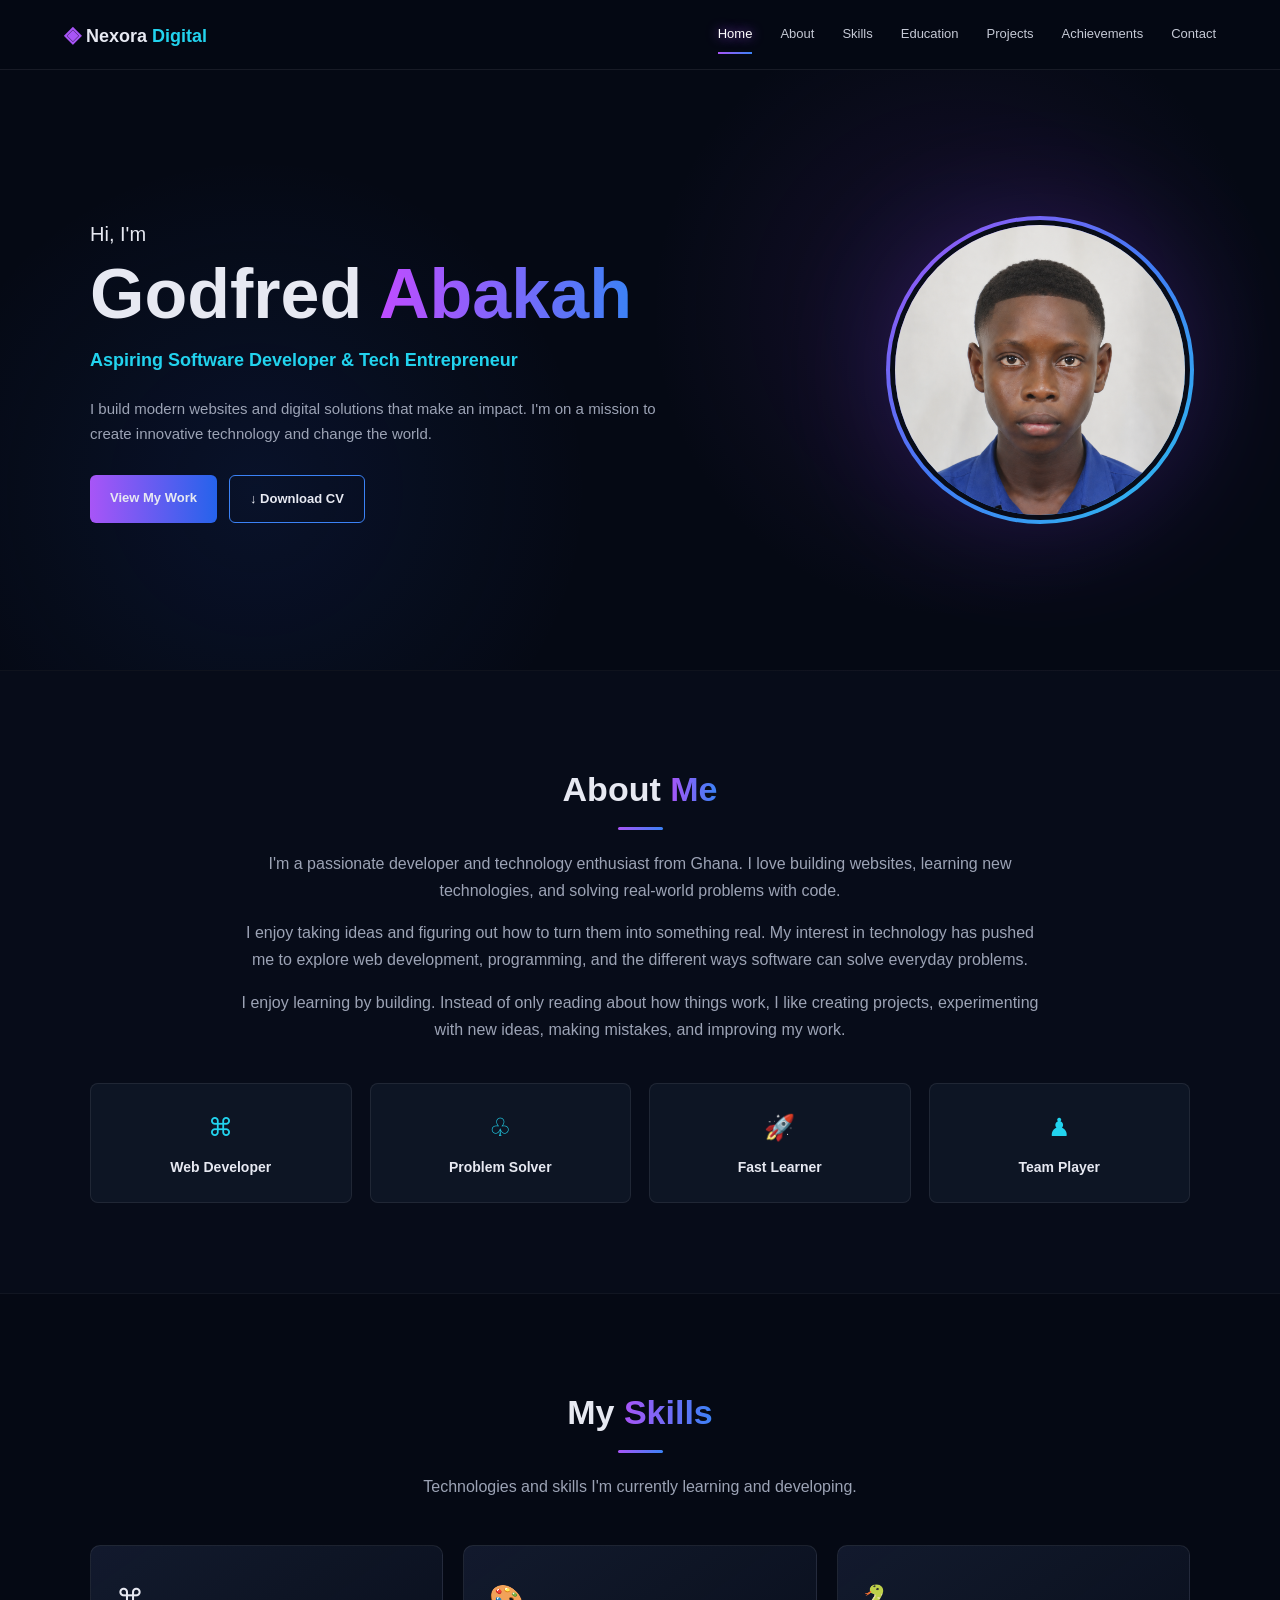
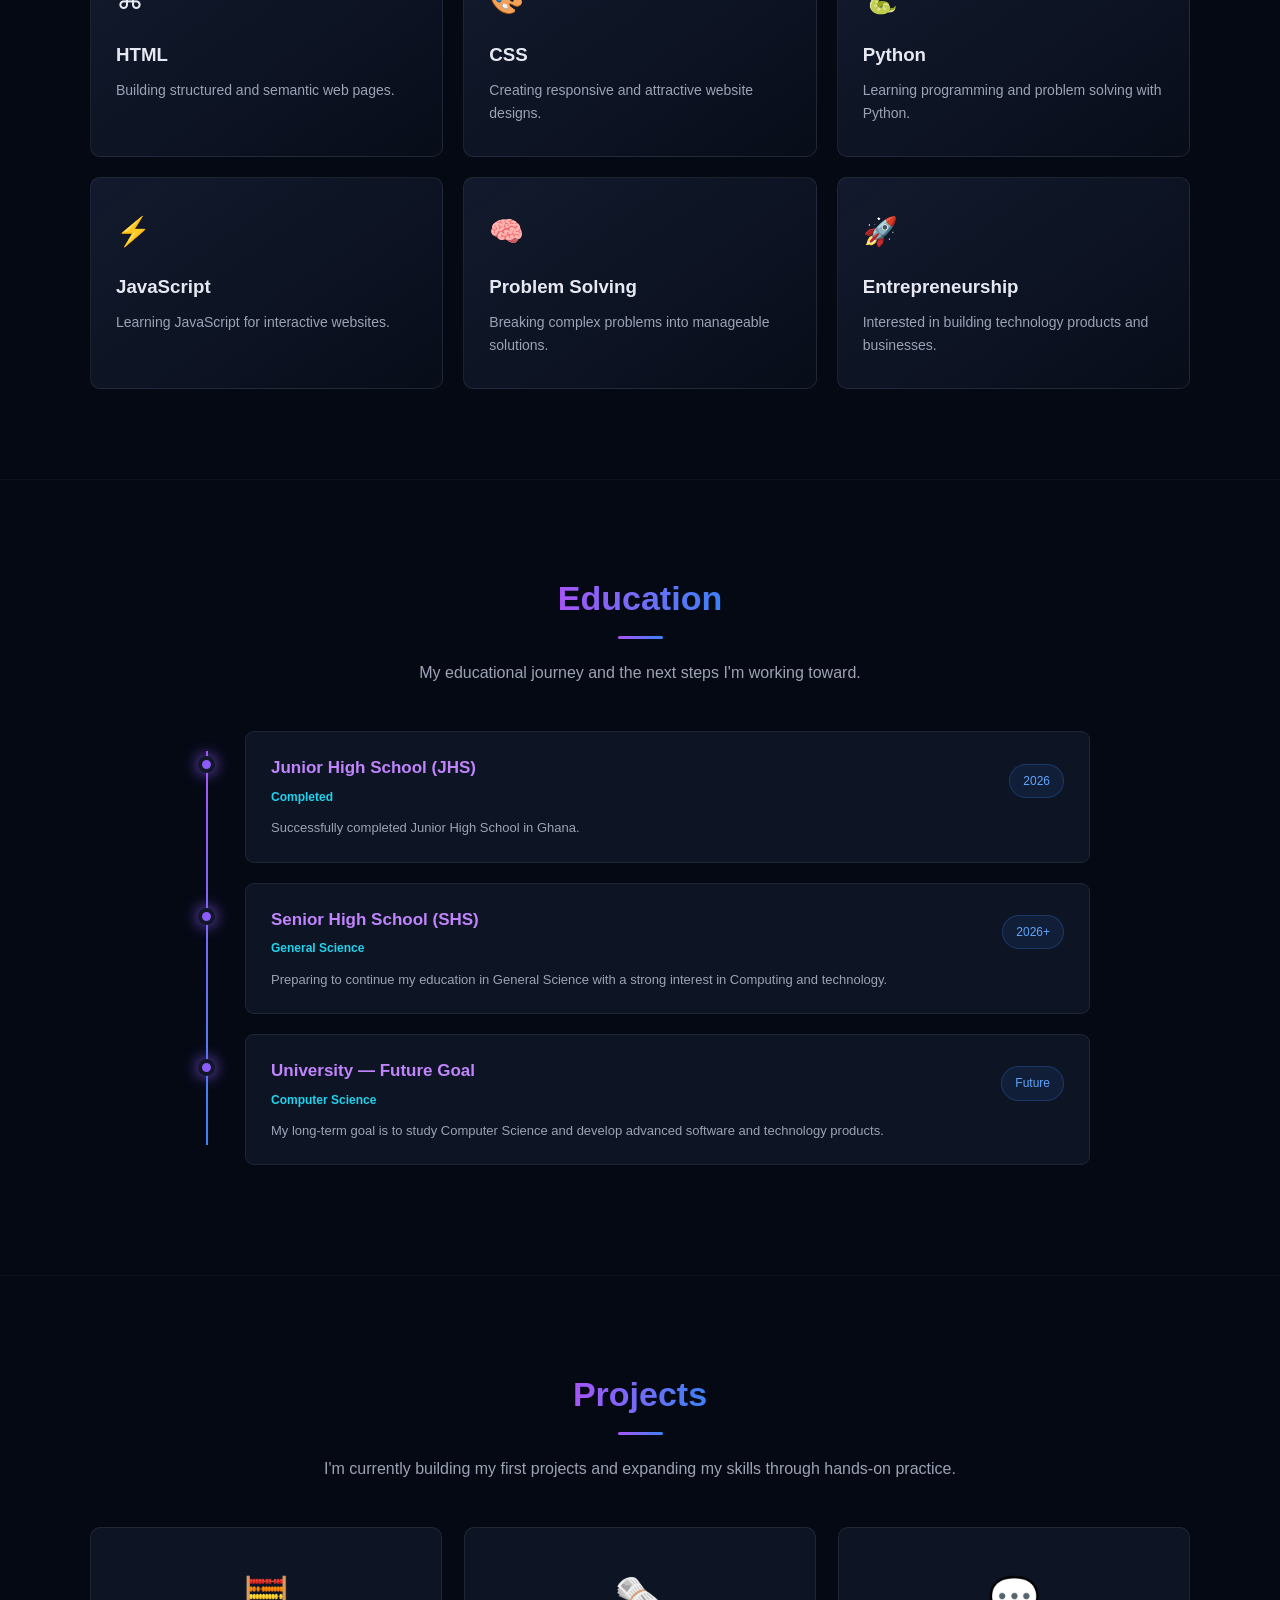
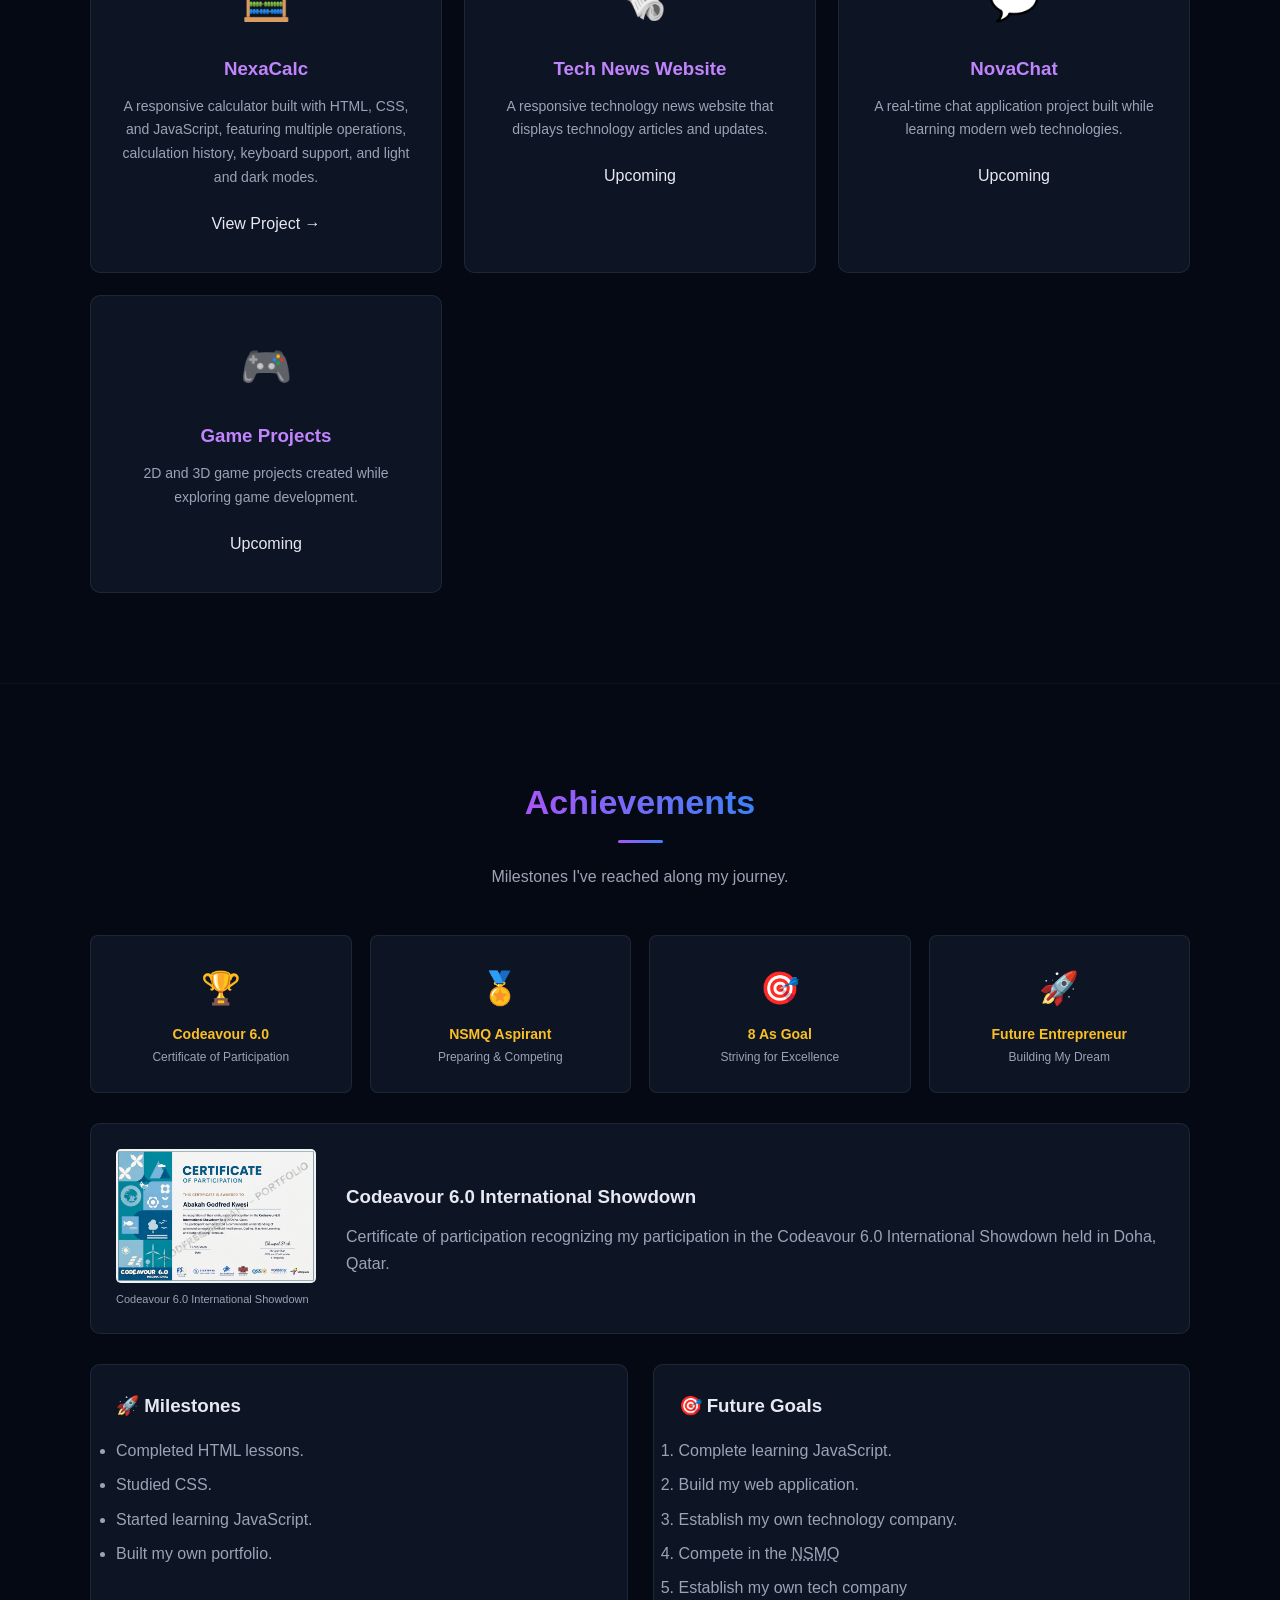
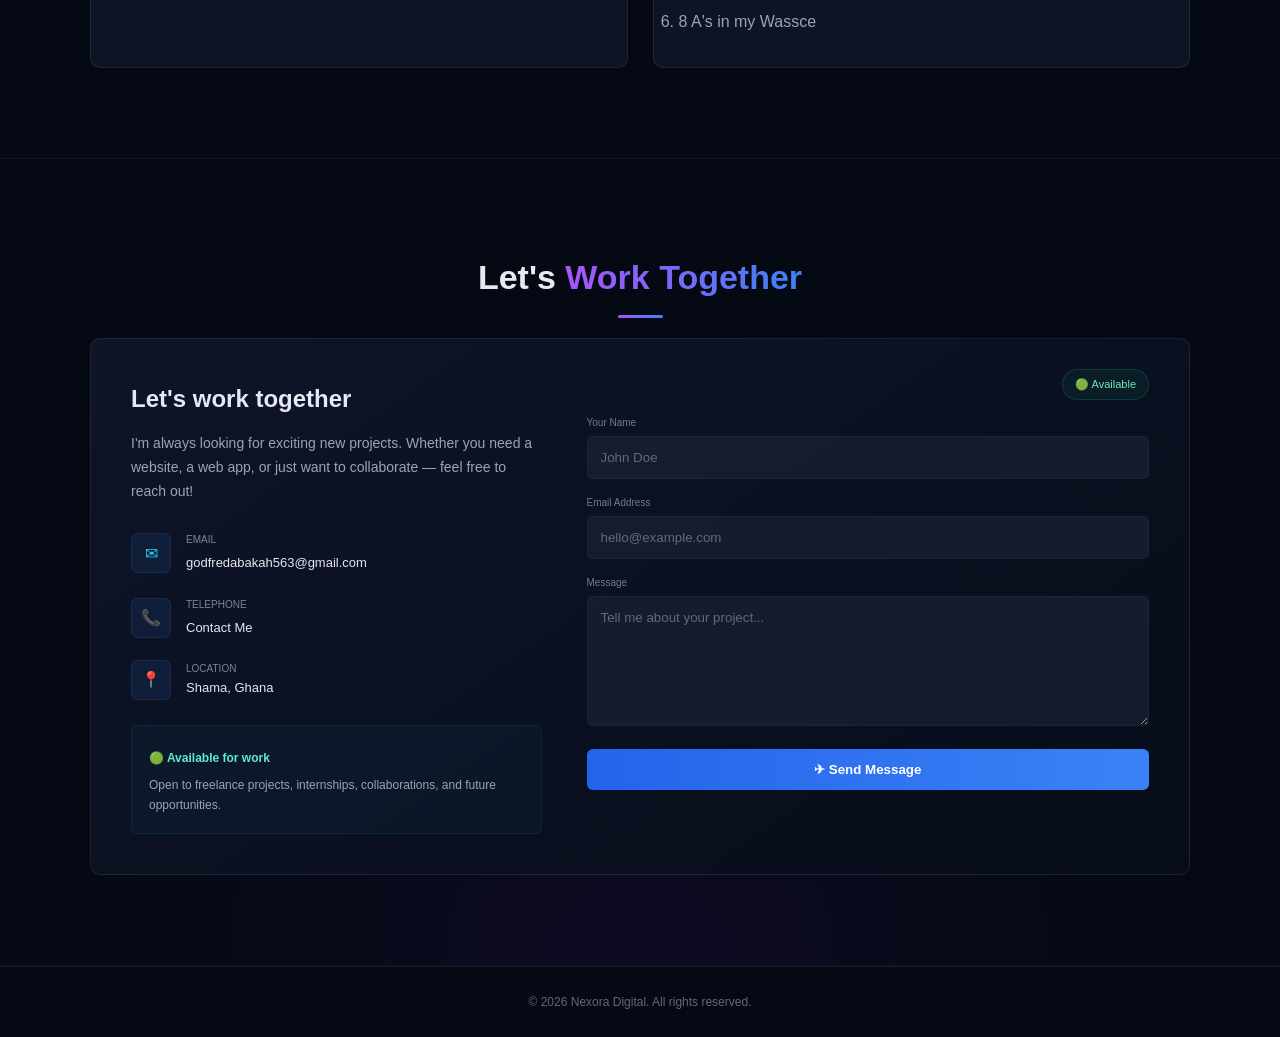
==== index.html @ 3ee289f0 "Add telephone contact section to index.html Add telephone contact link with icon." ====
<!DOCTYPE html>
<html lang="en">

<head>
  <meta charset="UTF-8">
  <meta name="viewport" content="width=device-width, initial-scale=1.0">

  <meta name="author" content="Godfred Abakah">
  <meta name="description" content="Godfred Abakah's personal portfolio website">

  <link rel="stylesheet" href="main.css">
  <link rel="icon" href="logo.jpg">

  <title>Godfred Abakah | Portfolio</title>
</head>

<body>

  <!-- ================= NAVIGATION ================= -->

  <header id="nav">

    <div class="logo">
      <span>◈</span> Nexora <strong>Digital</strong>
    </div>

    <nav aria-label="Main Navigation">

      <a href="#home" class="active">Home</a>
      <a href="#about">About</a>
      <a href="#skills">Skills</a>
      <a href="#education">Education</a>
      <a href="#projects">Projects</a>
      <a href="#achievements">Achievements</a>
      <a href="#contact">Contact</a>

    </nav>

  </header>


  <main>

    <!-- ================= HOME ================= -->

    <article id="home">

      <section class="hero-section">

        <div class="hero-text">

          <p class="welcome">Hi, I'm</p>

          <h1>
            Godfred <span>Abakah</span>
          </h1>

          <h2>
            Aspiring Software Developer & Tech Entrepreneur
          </h2>

          <p class="hero-description">
            I build modern websites and digital solutions that make an
            impact. I'm on a mission to create innovative technology
            and change the world.
          </p>

          <div class="hero-buttons">

            <a href="#projects" class="primary-btn">
              View My Work
            </a>

          <a href="Godfred-Abakah-CV.pdf" download class="secondary-btn">
  ↓ Download CV
          </a>

          </div>


        </div>


        <div class="hero-image">

          <div class="image-glow"></div>

          <img
            src="profile.jpg"
            alt="Portrait of Godfred Abakah"
          >

        </div>

      </section>

    </article>


    <!-- ================= ABOUT ================= -->

    <article id="about">

      <section class="section-container">

        <div class="section-heading">

          <h2>
            About <span>Me</span>
          </h2>

          <div class="heading-line"></div>

        </div>

        <div class="about-content">

          <p>
            I'm a passionate developer and technology enthusiast from Ghana.
            I love building websites, learning new technologies, and solving
            real-world problems with code.
          </p>

          <p>
            I enjoy taking ideas and figuring out how to turn them into
            something real. My interest in technology has pushed me to explore
            web development, programming, and the different ways software can
            solve everyday problems.
          </p>

          <p>
            I enjoy learning by building. Instead of only reading about how
            things work, I like creating projects, experimenting with new
            ideas, making mistakes, and improving my work.
          </p>

        </div>


        <div class="about-cards">

          <div class="about-card">
            <span>⌘</span>
            <h3>Web Developer</h3>
          </div>

          <div class="about-card">
            <span>♧</span>
            <h3>Problem Solver</h3>
          </div>

          <div class="about-card">
            <span>🚀</span>
            <h3>Fast Learner</h3>
          </div>

          <div class="about-card">
            <span>♟</span>
            <h3>Team Player</h3>
          </div>

        </div>

      </section>

    </article>


    <!-- ================= SKILLS ================= -->

    <article id="skills">

      <section class="section-container">

        <div class="section-heading">

          <h2>
            My <span>Skills</span>
          </h2>

          <div class="heading-line"></div>

        </div>

        <p class="section-subtitle">
          Technologies and skills I'm currently learning and developing.
        </p>


        <div class="skills-container">

          <div class="skill-card">
            <div class="skill-icon">⌘</div>
            <h3>HTML</h3>
            <p>
              Building structured and semantic web pages.
            </p>
          </div>


          <div class="skill-card">
            <div class="skill-icon">🎨</div>
            <h3>CSS</h3>
            <p>
              Creating responsive and attractive website designs.
            </p>
          </div>


          <div class="skill-card">
            <div class="skill-icon">🐍</div>
            <h3>Python</h3>
            <p>
              Learning programming and problem solving with Python.
            </p>
          </div>


          <div class="skill-card">
            <div class="skill-icon">⚡</div>
            <h3>JavaScript</h3>
            <p>
              Learning JavaScript for interactive websites.
            </p>
          </div>


          <div class="skill-card">
            <div class="skill-icon">🧠</div>
            <h3>Problem Solving</h3>
            <p>
              Breaking complex problems into manageable solutions.
            </p>
          </div>


          <div class="skill-card">
            <div class="skill-icon">🚀</div>
            <h3>Entrepreneurship</h3>
            <p>
              Interested in building technology products and businesses.
            </p>
          </div>

        </div>

      </section>

    </article>


    <!-- ================= EDUCATION ================= -->

    <article id="education">

      <section class="section-container">

        <div class="section-heading">

          <h2>
            <span>Education</span>
          </h2>

          <div class="heading-line"></div>

        </div>

        <p class="section-subtitle">
          My educational journey and the next steps I'm working toward.
        </p>


        <div class="education-timeline">


          <!-- JHS -->

          <div class="education-card">

            <div class="timeline-dot"></div>

            <div class="education-content">

              <div class="education-top">

                <div>

                  <h3>
                    Junior High School (JHS)
                  </h3>

                  <strong>
                    Completed
                  </strong>

                </div>

                <span class="education-date">
                  2026
                </span>

              </div>

              <p>
                Successfully completed Junior High School in Ghana.
              </p>

            </div>

          </div>


          <!-- SHS -->

          <div class="education-card">

            <div class="timeline-dot"></div>

            <div class="education-content">

              <div class="education-top">

                <div>

                  <h3>
                    Senior High School (SHS)
                  </h3>

                  <strong>
                    General Science
                  </strong>

                </div>

                <span class="education-date">
                  2026+
                </span>

              </div>

              <p>
                Preparing to continue my education in General Science
                with a strong interest in Computing and technology.
              </p>

            </div>

          </div>


          <!-- UNIVERSITY -->

          <div class="education-card">

            <div class="timeline-dot"></div>

            <div class="education-content">

              <div class="education-top">

                <div>

                  <h3>
                    University — Future Goal
                  </h3>

                  <strong>
                    Computer Science
                  </strong>

                </div>

                <span class="education-date">
                  Future
                </span>

              </div>

              <p>
                My long-term goal is to study Computer Science and
                develop advanced software and technology products.
              </p>

            </div>

          </div>

        </div>

      </section>

    </article>


   <!-- ================= PROJECTS ================= -->

<article id="projects">

  <section class="section-container">

    <div class="section-heading">

      <h2>
        <span>Projects</span>
      </h2>

      <div class="heading-line"></div>

    </div>

    <p class="section-subtitle">
      I'm currently building my first projects and expanding
      my skills through hands-on practice.
    </p>


    <div class="project-grid">


      <!-- NexaCalc -->

      <div class="project-card">

        <div class="project-icon">
          🧮
        </div>

        <h3>
          NexaCalc
        </h3>

        <p>
          A responsive calculator built with HTML, CSS,
          and JavaScript, featuring multiple operations,
          calculation history, keyboard support, and
          light and dark modes.
        </p>

        <a
          href="calculator/index.html"
          class="project-button"
        >
          View Project →
        </a>

      </div>


      <!-- Tech News -->

      <div class="project-card">

        <div class="project-icon">
          🗞️
        </div>

        <h3>
          Tech News Website
        </h3>

        <p>
          A responsive technology news website that displays
          technology articles and updates.
        </p>

        <span class="project-status">
          Upcoming
        </span>

      </div>


      <!-- NovaChat -->

      <div class="project-card">

        <div class="project-icon">
          💬
        </div>

        <h3>
          NovaChat
        </h3>

        <p>
          A real-time chat application project built while
          learning modern web technologies.
        </p>

        <span class="project-status">
          Upcoming
        </span>

      </div>


      <!-- Game -->

      <div class="project-card">

        <div class="project-icon">
          🎮
        </div>

        <h3>
          Game Projects
        </h3>

        <p>
          2D and 3D game projects created while exploring
          game development.
        </p>

        <span class="project-status">
          Upcoming
        </span>

      </div>


    </div>

  </section>

</article>

    <!-- ================= ACHIEVEMENTS ================= -->

    <article id="achievements">

      <section class="section-container">

        <div class="section-heading">

          <h2>
            <span>Achievements</span>
          </h2>

          <div class="heading-line"></div>

        </div>

        <p class="section-subtitle">
          Milestones I've reached along my journey.
        </p>


        <div class="achievement-grid">

          <div class="achievement-box">
            <span>🏆</span>
            <h3>Codeavour 6.0</h3>
            <p>Certificate of Participation</p>
          </div>

          <div class="achievement-box">
            <span>🏅</span>
            <h3>NSMQ Aspirant</h3>
            <p>Preparing & Competing</p>
          </div>

          <div class="achievement-box">
            <span>🎯</span>
            <h3>8 As Goal</h3>
            <p>Striving for Excellence</p>
          </div>

          <div class="achievement-box">
            <span>🚀</span>
            <h3>Future Entrepreneur</h3>
            <p>Building My Dream</p>
          </div>

        </div>


        <div class="certificate">

          <figure>

            <a href="codeavour-certificate.png">

              <img
                src="codeavour-certificate.png"
                alt="Codeavour 6.0 certificate" loading="lazy"
              >

            </a>

            <figcaption>
              Codeavour 6.0 International Showdown
            </figcaption>

          </figure>

          <div>

            <h3>
              Codeavour 6.0 International Showdown
            </h3>

            <p>
              Certificate of participation recognizing my participation
              in the Codeavour 6.0 International Showdown held in Doha,
              Qatar.
            </p>

          </div>

        </div>


        <div class="goals">

          <div>

            <h3>🚀 Milestones</h3>

            <ul>
              <li>Completed HTML lessons.</li>
              <li>Studied CSS.</li>
              <li>Started learning JavaScript.</li>
              <li>Built my own portfolio.</li>
            </ul>

          </div>


          <div>

            <h3>🎯 Future Goals</h3>

            <ol>
              <li>Complete learning JavaScript.</li>
              <li>Build my web application.</li>
              <li>Establish my own technology company.</li>
              <li>
                Compete in the 
                <abbr title="National Science and Math Quiz">NSMQ</abbr>
              </li>
              <li>Establish my own tech company</li>
              <li>8 A's in my Wassce</li>
            </ol>

          </div>

        </div>

      </section>

    </article>


    <!-- ================= CONTACT ================= -->

    <article id="contact">

      <section class="section-container">

        <div class="section-heading">

          <h2>
            Let's <span>Work Together</span>
          </h2>

          <div class="heading-line"></div>

        </div>


        <div class="contact-container">


          <!-- LEFT -->

          <div class="contact-info">

            <h3>
              Let's work together
            </h3>

            <p>
              I'm always looking for exciting new projects.
              Whether you need a website, a web app, or just
              want to collaborate — feel free to reach out!
            </p>


            <div class="contact-detail">

              <span class="contact-icon">
                ✉
              </span>

              <div>

                <small>Email</small>

                <a href="mailto:godfredabakah@gmail.com?subject=Website%20Inquires.">
                  godfredabakah563@gmail.com
                </a>

              </div>

            </div>

            <div class="contact-detail">

              <span class="contact-icon">
                📞
              </span>

              <div>

                <small>Telephone</small>

                <a href="tel:+233591929279">
                  Contact Me
                </a>

              </div>

            </div>

            <div class="contact-detail">

              <span class="contact-icon">
                📍
              </span>

              <div>

                <small>Location</small>

                <address>
                  Shama, Ghana
                </address>

              </div>

            </div>



            <div class="availability">

              <strong>
                🟢 Available for work
              </strong>

              <p>
                Open to freelance projects, internships,
                collaborations, and future opportunities.
              </p>

            </div>

          </div>


          <!-- RIGHT -->

          <div class="contact-form">

            <div class="availability-badge">
              🟢 Available
            </div>


<form
  action="https://api.web3forms.com/submit"
  method="POST"
>

  <!-- Web3Forms -->
  <input
    type="hidden"
    name="access_key"
    value="c3793002-df3b-4b0e-af60-f74f2d9c3c5e"
  >

  <input
    type="hidden"
    name="subject"
    value="New Portfolio Contact"
  >

  <div class="form-group">

    <label for="name">Your Name</label>

    <input
      type="text"
      id="name"
      name="name"
      placeholder="John Doe"
      required
    >

  </div>

  <div class="form-group">

    <label for="email">Email Address</label>

    <input
      type="email"
      id="email"
      name="email"
      placeholder="hello@example.com"
      required
    >

  </div>

  <div class="form-group">

    <label for="message">Message</label>

    <textarea
      id="message"
      name="message"
      rows="6"
      placeholder="Tell me about your project..."
      required
    ></textarea>

  </div>

  <button type="submit">
    ✈ Send Message
  </button>

</form>

          </div>

        </div>

      </section>

    </article>

  </main>


  <!-- ================= FOOTER ================= -->

  <footer>

    <p>
      © 2026 Nexora Digital. All rights reserved.
    </p>

  </footer>
<script src="script.js"></script>
</body>
</html>
---- main.css ----
/* =========================
   RESET
========================= */

* {
  margin: 0;
  padding: 0;
  box-sizing: border-box;
}

html {
  scroll-behavior: smooth;
  scroll-padding-top: 80px;
}

body {
  font-family: Arial, Helvetica, sans-serif;
  background: #050914;
  color: #e7e9f2;
  line-height: 1.7;
}


/* =========================
   VARIABLES
========================= */

:root {
  --background: #050914;
  --background-light: #0a1020;
  --card: rgba(17, 24, 40, 0.75);
  --border: rgba(255, 255, 255, 0.08);

  --purple: #a855f7;
  --blue: #3b82f6;
  --cyan: #22d3ee;

  --text: #e7e9f2;
  --muted: #9ca3b5;

  --gradient: linear-gradient(
    90deg,
    #a855f7,
    #3b82f6
  );
}


/* =========================
   GLOBAL
========================= */

a {
  color: inherit;
  text-decoration: none;
}

section {
  width: 100%;
}

article {
  border-bottom: 1px solid rgba(255, 255, 255, 0.04);
}

.section-container {
  width: min(1100px, 90%);
  margin: auto;
  padding: 90px 0;
}

.section-heading {
  text-align: center;
  margin-bottom: 20px;
}

.section-heading h2 {
  font-size: 34px;
  font-weight: 700;
}

.section-heading span {
  background: var(--gradient);
  -webkit-background-clip: text;
  background-clip: text;
  color: transparent;
}

.heading-line {
  width: 45px;
  height: 3px;
  margin: 8px auto;
  background: var(--gradient);
  border-radius: 20px;
}

.section-subtitle {
  text-align: center;
  color: var(--muted);
  margin-bottom: 45px;
}


/* =========================
   NAVIGATION
========================= */

#nav {
  position: sticky;
  top: 0;
  z-index: 1000;

  height: 70px;

  display: flex;
  align-items: center;
  justify-content: space-between;

  padding: 0 5%;

  background: rgba(5, 9, 20, 0.88);
  backdrop-filter: blur(18px);

  border-bottom: 1px solid var(--border);
}

.logo {
  font-size: 18px;
  font-weight: 700;
  white-space: nowrap;
}

.logo span {
  color: var(--purple);
  font-size: 22px;
}

.logo strong {
  color: var(--cyan);
}

#nav nav {
  display: flex;
  gap: 28px;
}

#nav nav a {
  position: relative;

  color: #c5c9d5;
  font-size: 13px;

  transition: 0.3s;
}

#nav nav a:hover,
#nav nav a.active {
  color: white;
}

#nav nav a.active {
  text-shadow:
    0 0 12px rgba(168, 85, 247, 0.9);
}

#nav nav a::after {
  content: "";

  position: absolute;
  left: 0;
  bottom: -8px;

  width: 0;
  height: 2px;

  background: var(--gradient);

  transition: 0.3s;
}

#nav nav a:hover::after,
#nav nav a.active::after {
  width: 100%;
}


/* =========================
   HOME
========================= */

#home {
  min-height: 600px;

  background:
    radial-gradient(
      circle at 75% 40%,
      rgba(92, 45, 150, 0.18),
      transparent 30%
    ),
    radial-gradient(
      circle at 20% 70%,
      rgba(37, 99, 235, 0.10),
      transparent 30%
    );
}

.hero-section {
  width: min(1100px, 90%);
  min-height: 600px;
  margin: auto;

  display: flex;
  align-items: center;
  justify-content: space-between;

  gap: 60px;
}

.hero-text {
  flex: 1;
}

.welcome {
  font-size: 20px;
  margin-bottom: 5px;
}

.hero-text h1 {
  font-size: clamp(45px, 7vw, 70px);
  line-height: 1.1;
  margin-bottom: 12px;
}

.hero-text h1 span {
  background: linear-gradient(
    90deg,
    #c04cff,
    #3b82f6
  );

  -webkit-background-clip: text;
  background-clip: text;
  color: transparent;
}

.hero-text h2 {
  color: var(--cyan);
  font-size: 18px;
  margin-bottom: 20px;
}

.hero-description {
  max-width: 570px;
  color: var(--muted);
  font-size: 15px;
}

.hero-buttons {
  display: flex;
  gap: 12px;
  margin-top: 28px;
}

.primary-btn,
.secondary-btn {
  display: inline-block;

  padding: 12px 20px;

  border-radius: 6px;

  font-size: 13px;
  font-weight: bold;

  transition: 0.3s;
}

.primary-btn {
  background: linear-gradient(
    90deg,
    #a855f7,
    #2563eb
  );
}

.primary-btn:hover {
  transform: translateY(-3px);
  box-shadow: 0 10px 30px rgba(91, 33, 182, 0.35);
}

.secondary-btn {
  border: 1px solid #3b82f6;
}

.secondary-btn:hover {
  background: rgba(59, 130, 246, 0.12);
}


/* =========================
   SOCIAL LINKS
========================= */

.social-links {
  display: flex;
  gap: 12px;
  margin-top: 28px;
}

.social-links a {
  width: 38px;
  height: 38px;

  display: flex;
  align-items: center;
  justify-content: center;

  background: rgba(255, 255, 255, 0.06);

  border: 1px solid var(--border);
  border-radius: 7px;

  font-size: 13px;

  transition: 0.3s;
}

.social-links a:hover {
  transform: translateY(-3px);

  border-color: var(--purple);

  box-shadow:
    0 0 20px rgba(168, 85, 247, 0.25);
}


/* =========================
   PROFILE IMAGE
========================= */

.hero-image {
  position: relative;

  width: 300px;
  height: 300px;

  flex-shrink: 0;
}

.hero-image::before {
  content: "";

  position: absolute;
  inset: -4px;

  border-radius: 50%;

  background: linear-gradient(
    135deg,
    #a855f7,
    #3b82f6,
    #22d3ee
  );

  z-index: 0;
}

.hero-image img {
  position: relative;

  width: 100%;
  height: 100%;

  object-fit: cover;

  border-radius: 50%;

  border: 5px solid #080c18;

  z-index: 1;
}

.image-glow {
  position: absolute;
  inset: 20px;

  border-radius: 50%;

  background: #7c3aed;

  filter: blur(70px);

  opacity: 0.35;
}


/* =========================
   ABOUT
========================= */

#about {
  background: rgba(10, 16, 32, 0.45);
}

.about-content {
  max-width: 800px;
  margin: auto;

  text-align: center;

  color: var(--muted);
}

.about-content p {
  margin-bottom: 15px;
}

.about-cards {
  display: grid;
  grid-template-columns: repeat(4, 1fr);

  gap: 18px;

  margin-top: 40px;
}

.about-card {
  padding: 22px;

  background: var(--card);

  border: 1px solid var(--border);
  border-radius: 8px;

  text-align: center;

  transition: 0.3s;
}

.about-card:hover {
  transform: translateY(-5px);
  border-color: rgba(168, 85, 247, 0.5);
}

.about-card span {
  display: block;
  color: var(--cyan);
  font-size: 25px;
  margin-bottom: 8px;
}

.about-card h3 {
  font-size: 14px;
}


/* =========================
   SKILLS
========================= */

.skills-container {
  display: grid;

  grid-template-columns:
    repeat(3, 1fr);

  gap: 20px;
}

.skill-card {
  padding: 30px 25px;

  background:
    linear-gradient(
      145deg,
      rgba(20, 28, 48, 0.9),
      rgba(10, 15, 28, 0.8)
    );

  border: 1px solid var(--border);
  border-radius: 10px;

  transition: 0.3s;
}

.skill-card:hover {
  transform: translateY(-6px);

  border-color: rgba(59, 130, 246, 0.5);

  box-shadow:
    0 15px 40px rgba(0, 0, 0, 0.25);
}

.skill-icon {
  font-size: 28px;
  margin-bottom: 15px;
}

.skill-card h3 {
  margin-bottom: 8px;
}

.skill-card p {
  color: var(--muted);
  font-size: 14px;
}


/* =========================
   EDUCATION
========================= */

.education-timeline {
  position: relative;

  max-width: 900px;
  margin: auto;
}

.education-timeline::before {
  content: "";

  position: absolute;

  left: 16px;
  top: 20px;
  bottom: 20px;

  width: 2px;

  background: linear-gradient(
    #a855f7,
    #3b82f6
  );
}

.education-card {
  position: relative;

  padding-left: 55px;

  margin-bottom: 20px;
}

.timeline-dot {
  position: absolute;

  left: 8px;
  top: 25px;

  width: 17px;
  height: 17px;

  border-radius: 50%;

  background: #8b5cf6;

  border: 4px solid #11182a;

  box-shadow:
    0 0 15px #8b5cf6;
}

.education-content {
  position: relative;

  padding: 22px 25px;

  background: var(--card);

  border: 1px solid var(--border);

  border-radius: 9px;
}

.education-top {
  display: flex;
  justify-content: space-between;
  align-items: center;

  gap: 20px;
}

.education-content h3 {
  color: #c084fc;
  font-size: 17px;
}

.education-content strong {
  display: block;

  color: var(--cyan);

  font-size: 12px;

  margin-top: 4px;
}

.education-content p {
  color: var(--muted);

  font-size: 13px;

  margin-top: 10px;
}

.education-date {
  padding: 6px 13px;

  border-radius: 20px;

  background: rgba(59, 130, 246, 0.1);

  border: 1px solid rgba(59, 130, 246, 0.25);

  color: #60a5fa;

  font-size: 12px;

  white-space: nowrap;
}


/* =========================
   PROJECTS
========================= */

.project-grid {
  display: grid;

  grid-template-columns:
    repeat(3, 1fr);

  gap: 22px;
}

.project-card {
  text-align: center;

  padding: 35px 25px;

  background: var(--card);

  border: 1px solid var(--border);

  border-radius: 10px;

  transition: 0.3s;
}

.project-card:hover {
  transform: translateY(-7px);

  border-color: #7c3aed;

  box-shadow:
    0 15px 40px rgba(124, 58, 237, 0.12);
}

.project-icon {
  font-size: 42px;
  margin-bottom: 18px;
}

.project-card h3 {
  color: #c084fc;
  margin-bottom: 10px;
}

.project-card p {
  color: var(--muted);
  font-size: 14px;
  margin-bottom: 20px;
}

.project-btn {
  display: inline-block;

  padding: 8px 15px;

  border: 1px solid var(--border);

  border-radius: 6px;

  font-size: 12px;

  transition: 0.3s;
}

.project-btn:hover {
  background: rgba(59, 130, 246, 0.12);
  border-color: #3b82f6;
}


/* =========================
   ACHIEVEMENTS
========================= */

.achievement-grid {
  display: grid;

  grid-template-columns:
    repeat(4, 1fr);

  gap: 18px;
}

.achievement-box {
  padding: 25px 15px;

  text-align: center;

  background: var(--card);

  border: 1px solid var(--border);

  border-radius: 8px;
}

.achievement-box span {
  display: block;
  font-size: 32px;
  margin-bottom: 8px;
}

.achievement-box h3 {
  color: #fbbf24;
  font-size: 14px;
}

.achievement-box p {
  color: var(--muted);
  font-size: 12px;
}

.certificate {
  display: flex;
  align-items: center;

  gap: 30px;

  margin-top: 30px;

  padding: 25px;

  background: var(--card);

  border: 1px solid var(--border);

  border-radius: 10px;
}

.certificate figure {
  width: 200px;
  flex-shrink: 0;
}

.certificate img {
  display: block;

  width: 100%;
  height: auto;

  border-radius: 5px;
}

.certificate figcaption {
  color: var(--muted);
  font-size: 11px;
  margin-top: 7px;
}

.certificate h3 {
  margin-bottom: 10px;
}

.certificate p {
  color: var(--muted);
}

.goals {
  display: grid;

  grid-template-columns: 1fr 1fr;

  gap: 25px;

  margin-top: 30px;
}

.goals > div {
  padding: 25px;

  background: var(--card);

  border: 1px solid var(--border);

  border-radius: 10px;
}

.goals h3 {
  margin-bottom: 15px;
}

.goals li {
  color: var(--muted);
  margin: 7px 0;
}


/* =========================
   CONTACT
========================= */

#contact {
  background:
    radial-gradient(
      circle at 50% 100%,
      rgba(76, 29, 149, 0.12),
      transparent 45%
    );
}

.contact-container {
  display: grid;

  grid-template-columns:
    0.85fr 1.15fr;

  gap: 25px;

  padding: 30px;

  background:
    linear-gradient(
      145deg,
      rgba(15, 22, 40, 0.95),
      rgba(8, 13, 26, 0.95)
    );

  border: 1px solid var(--border);

  border-radius: 10px;
}

.contact-info {
  padding: 10px;
}

.contact-info h3 {
  font-size: 24px;
  margin-bottom: 12px;
}

.contact-info > p {
  color: var(--muted);
  font-size: 14px;
  margin-bottom: 28px;
}

.contact-detail {
  display: flex;
  align-items: center;

  gap: 15px;

  margin: 20px 0;
}

.contact-icon {
  width: 40px;
  height: 40px;

  display: flex;
  align-items: center;
  justify-content: center;

  border-radius: 7px;

  background: rgba(59, 130, 246, 0.1);

  color: var(--cyan);

  border: 1px solid rgba(59, 130, 246, 0.15);
}

.contact-detail small {
  display: block;

  color: #7d8495;

  font-size: 10px;

  text-transform: uppercase;
}

.contact-detail a,
.contact-detail address {
  color: #e5e7eb;

  font-size: 13px;

  font-style: normal;
}

.find-me {
  margin-top: 25px;
}

.find-me > small {
  color: #7d8495;
  font-size: 10px;
}

.find-me .social-links {
  margin-top: 10px;
}

.availability {
  margin-top: 25px;

  padding: 17px;

  border-radius: 7px;

  background: rgba(14, 116, 144, 0.08);

  border: 1px solid rgba(34, 211, 238, 0.08);
}

.availability strong {
  color: #5eead4;
  font-size: 12px;
}

.availability p {
  color: var(--muted);

  font-size: 12px;

  margin-top: 5px;
}


/* =========================
   CONTACT FORM
========================= */

.contact-form {
  position: relative;

  padding: 10px;
}

.availability-badge {
  position: absolute;

  right: 10px;
  top: 0;

  padding: 5px 12px;

  border-radius: 20px;

  background: rgba(16, 185, 129, 0.08);

  border: 1px solid rgba(16, 185, 129, 0.2);

  color: #6ee7b7;

  font-size: 11px;
}

form {
  margin-top: 35px;
}

.form-group {
  margin-bottom: 15px;
}

.form-group label {
  display: block;

  color: #72798a;

  font-size: 10px;

  margin-bottom: 5px;
}

.form-group input,
.form-group textarea {
  width: 100%;

  padding: 13px;

  background: rgba(30, 36, 55, 0.65);

  border: 1px solid rgba(255, 255, 255, 0.04);

  border-radius: 6px;

  color: white;

  font-family: inherit;

  outline: none;

  transition: 0.3s;
}

.form-group input:focus,
.form-group textarea:focus {
  border-color: #3b82f6;

  box-shadow:
    0 0 15px rgba(59, 130, 246, 0.08);
}

.form-group textarea {
  resize: vertical;
  min-height: 130px;
}

.form-group input::placeholder,
.form-group textarea::placeholder {
  color: #62697a;
}

.contact-form button {
  width: 100%;

  padding: 13px;

  border: none;

  border-radius: 6px;

  background: linear-gradient(
    90deg,
    #2563eb,
    #3b82f6
  );

  color: white;

  font-weight: bold;

  cursor: pointer;

  transition: 0.3s;
}

.contact-form button:hover {
  transform: translateY(-2px);

  box-shadow:
    0 8px 25px rgba(37, 99, 235, 0.25);
}


/* =========================
   FOOTER
========================= */

footer {
  padding: 25px;

  text-align: center;

  color: #62697a;

  font-size: 12px;

  border-top: 1px solid var(--border);
}


/* =========================
   RESPONSIVE TABLET
========================= */

@media (max-width: 900px) {

  #nav {
    padding: 0 3%;
  }

  #nav nav {
    gap: 15px;
  }

  #nav nav a {
    font-size: 11px;
  }

  .hero-section {
    gap: 30px;
  }

  .hero-image {
    width: 240px;
    height: 240px;
  }

  .about-cards {
    grid-template-columns: repeat(2, 1fr);
  }

  .skills-container {
    grid-template-columns: repeat(2, 1fr);
  }

  .project-grid {
    grid-template-columns: 1fr 1fr;
  }

  .achievement-grid {
    grid-template-columns: repeat(2, 1fr);
  }

}


/* =========================
   MOBILE
========================= */

@media (max-width: 700px) {

  #nav {
    height: auto;

    padding: 15px 5%;

    flex-direction: column;

    gap: 15px;
  }

  #nav nav {
    width: 100%;

    display: flex;

    overflow-x: auto;

    justify-content: flex-start;

    padding-bottom: 5px;

    scrollbar-width: none;
  }

  #nav nav::-webkit-scrollbar {
    display: none;
  }

  #nav nav a {
    white-space: nowrap;
  }


  /* HERO */

  .hero-section {
    min-height: auto;

    padding: 80px 0;

    flex-direction: column-reverse;

    text-align: center;
  }

  .hero-image {
    width: 220px;
    height: 220px;
  }

  .hero-text h1 {
    font-size: 45px;
  }

  .hero-text h2 {
    font-size: 15px;
  }

  .hero-description {
    font-size: 14px;
  }

  .hero-buttons {
    justify-content: center;
    flex-wrap: wrap;
  }

  .social-links {
    justify-content: center;
  }


  /* SECTIONS */

  .section-container {
    padding: 70px 0;
  }

  .section-heading h2 {
    font-size: 28px;
  }


  /* ABOUT */

  .about-cards {
    grid-template-columns: 1fr 1fr;
  }


  /* SKILLS */

  .skills-container {
    grid-template-columns: 1fr;
  }


  /* EDUCATION */

  .education-top {
    align-items: flex-start;

    flex-direction: column;
  }

  .education-date {
    align-self: flex-start;
  }


  /* PROJECTS */

  .project-grid {
    grid-template-columns: 1fr;
  }


  /* ACHIEVEMENTS */

  .achievement-grid {
    grid-template-columns: 1fr 1fr;
  }

  .certificate {
    flex-direction: column;

    align-items: flex-start;
  }

  .certificate figure {
    width: 100%;
    max-width: 250px;
  }

  .goals {
    grid-template-columns: 1fr;
  }


  /* CONTACT */

  .contact-container {
    grid-template-columns: 1fr;

    padding: 20px;
  }

}


/* =========================
   SMALL PHONES
========================= */

@media (max-width: 450px) {

  .hero-text h1 {
    font-size: 38px;
  }

  .about-cards {
    grid-template-columns: 1fr;
  }

  .achievement-grid {
    grid-template-columns: 1fr;
  }

  .education-content {
    padding: 18px;
  }

  .education-card {
    padding-left: 45px;
  }

  .education-timeline::before {
    left: 11px;
  }

  .timeline-dot {
    left: 3px;
  }

}

/* =========================
   JAVASCRIPT ANIMATIONS
========================= */

.hidden {
  opacity: 0;
  transform: translateY(30px);
  transition: opacity 0.7s ease, transform 0.7s ease;
}

.show {
  opacity: 1;
  transform: translateY(0);
}


/* =========================
   BACK TO TOP
========================= */

.back-to-top {
  position: fixed;

  right: 25px;
  bottom: 25px;

  width: 45px;
  height: 45px;

  border: 1px solid rgba(168, 85, 247, 0.5);
  border-radius: 50%;

  background: #111827;
  color: white;

  font-size: 20px;

  cursor: pointer;

  opacity: 0;
  visibility: hidden;

  transform: translateY(20px);

  transition: 0.3s;

  z-index: 999;
}

.back-to-top.visible {
  opacity: 1;
  visibility: visible;
  transform: translateY(0);
}

.back-to-top:hover {
  background: #7c3aed;

  box-shadow:
    0 0 25px rgba(124, 58, 237, 0.5);
}
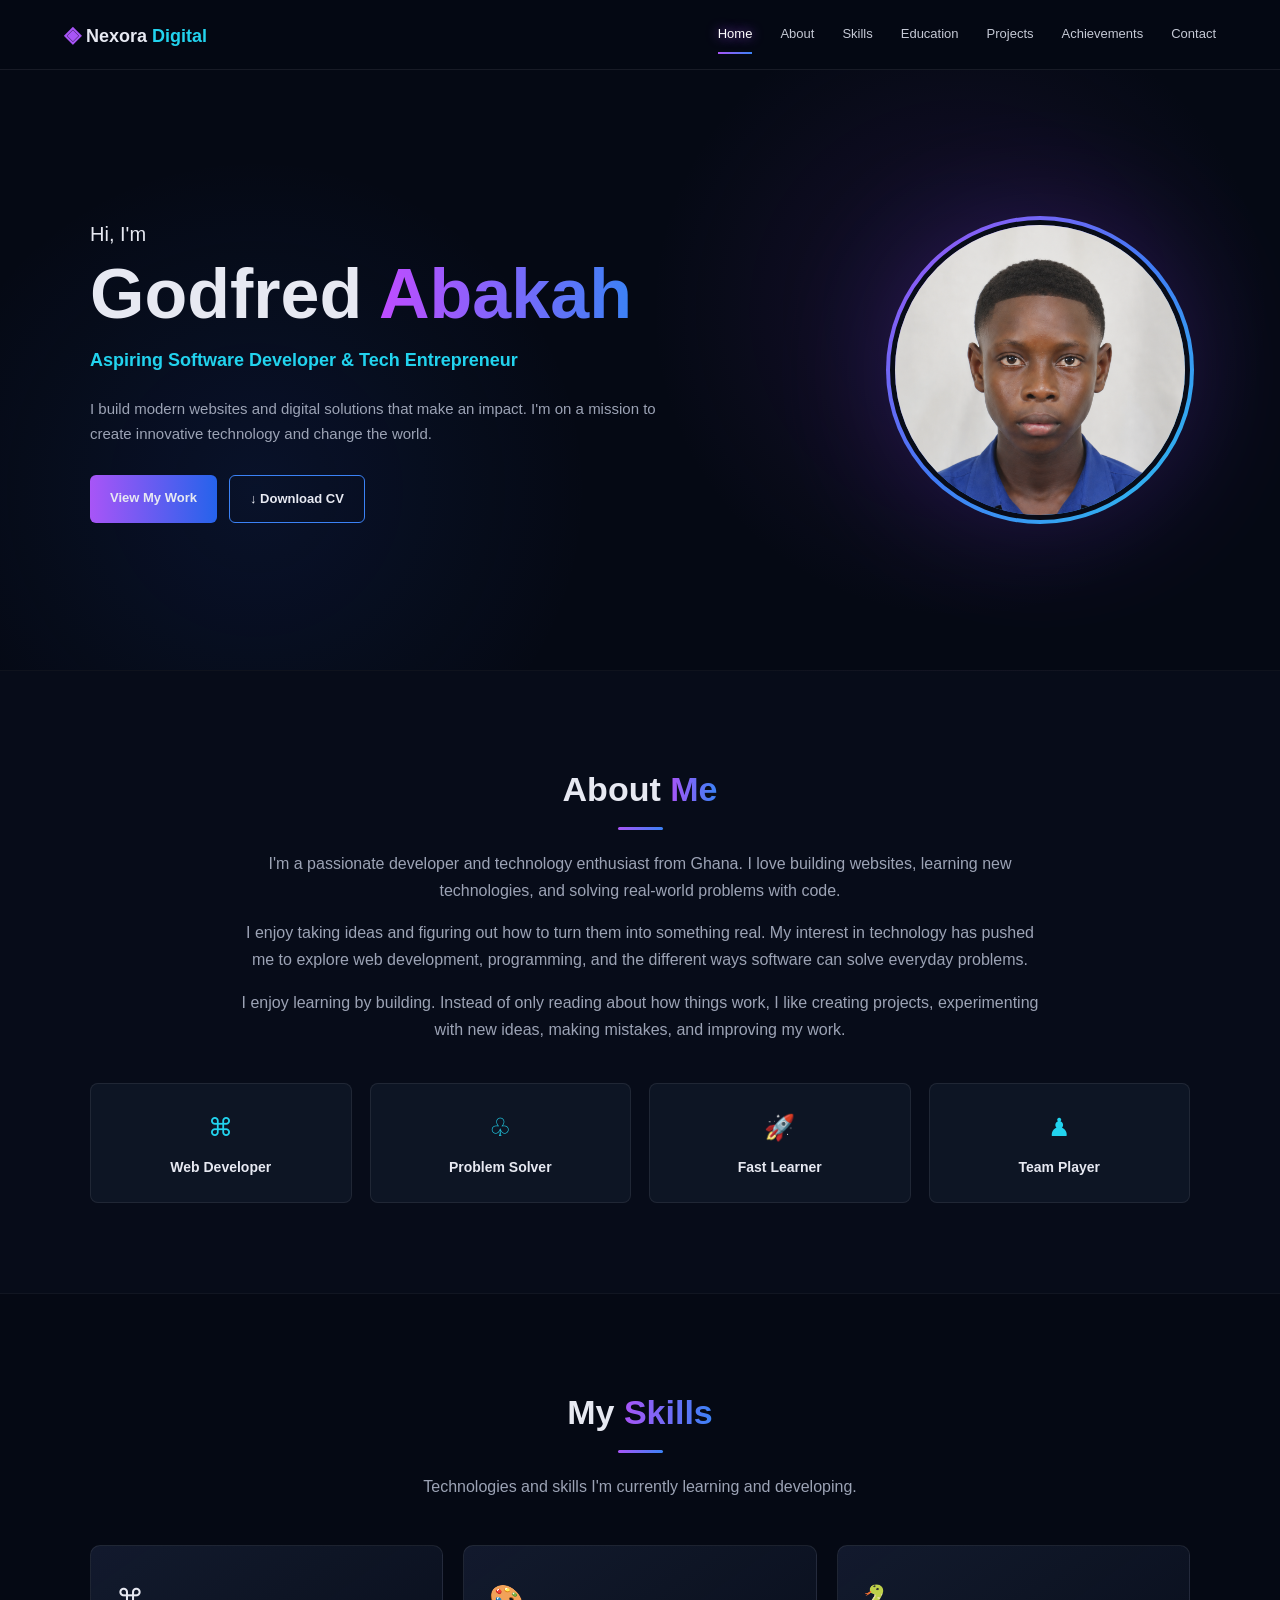
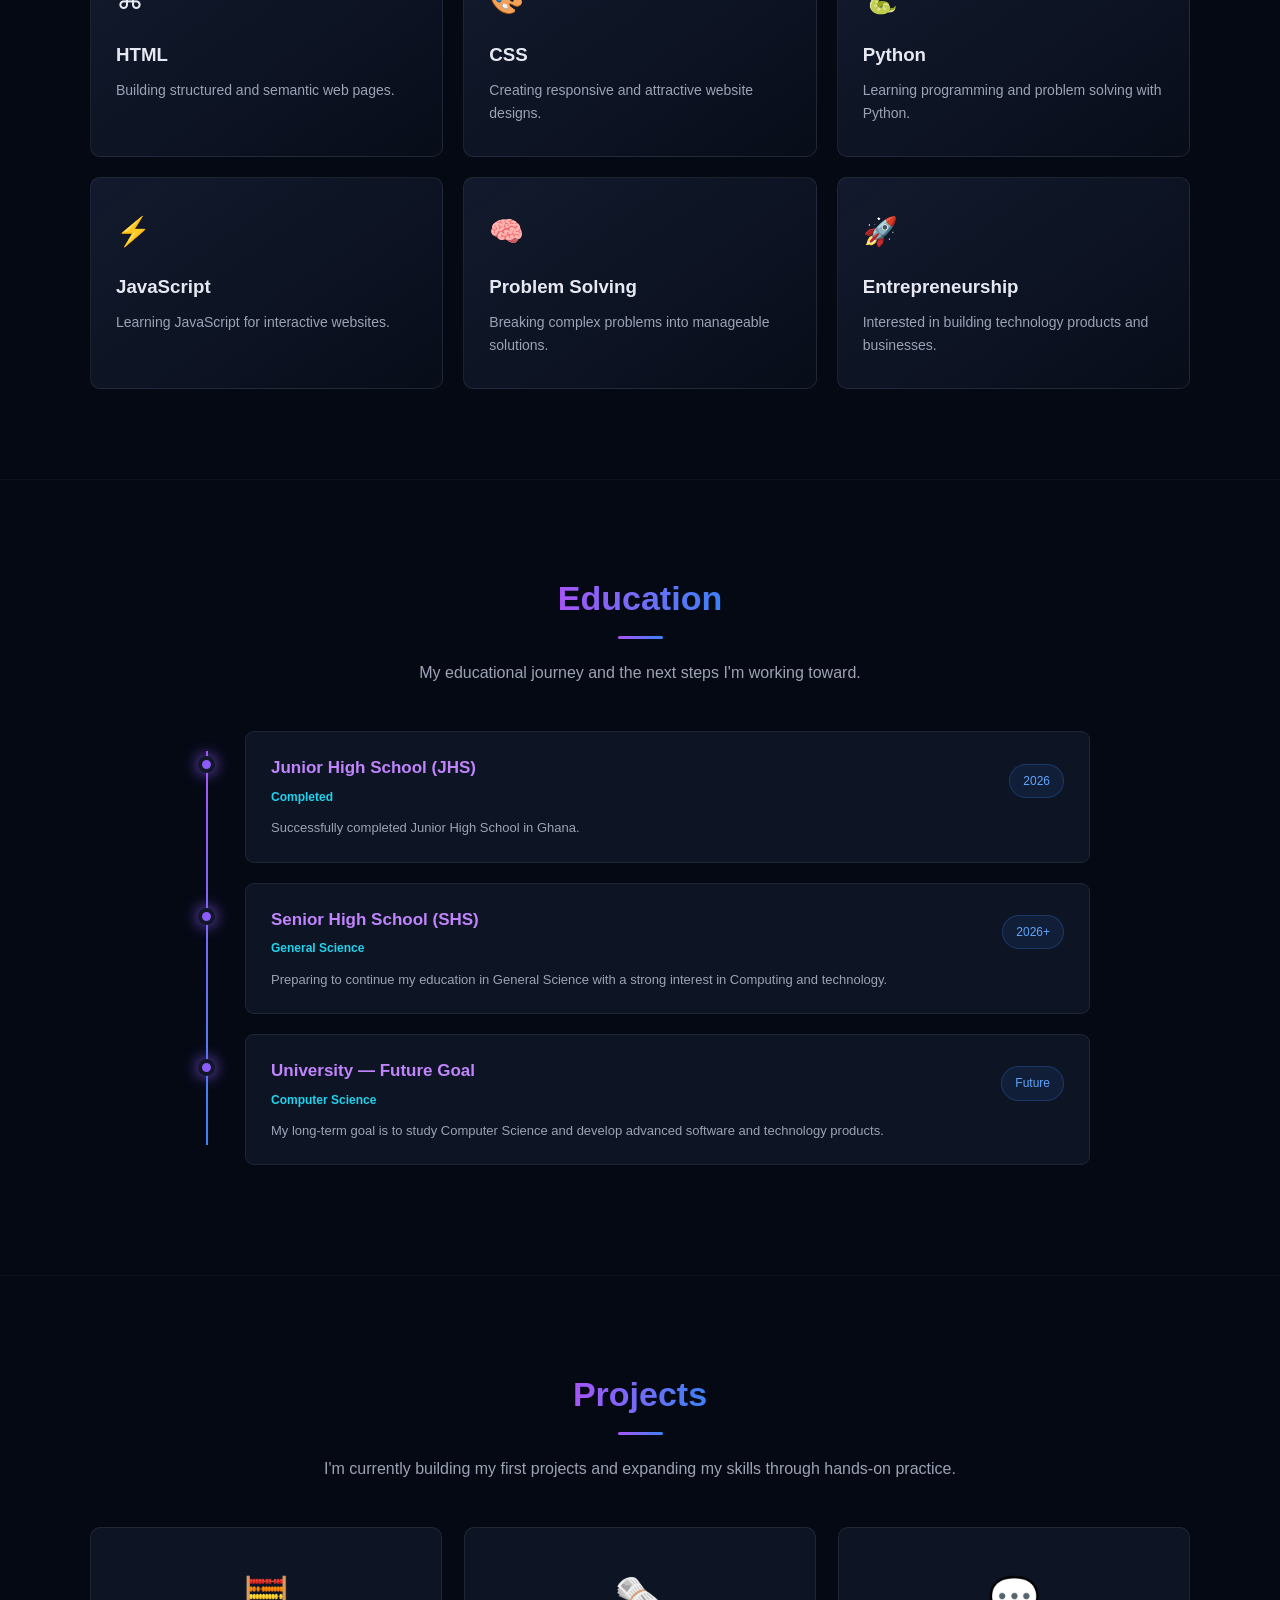
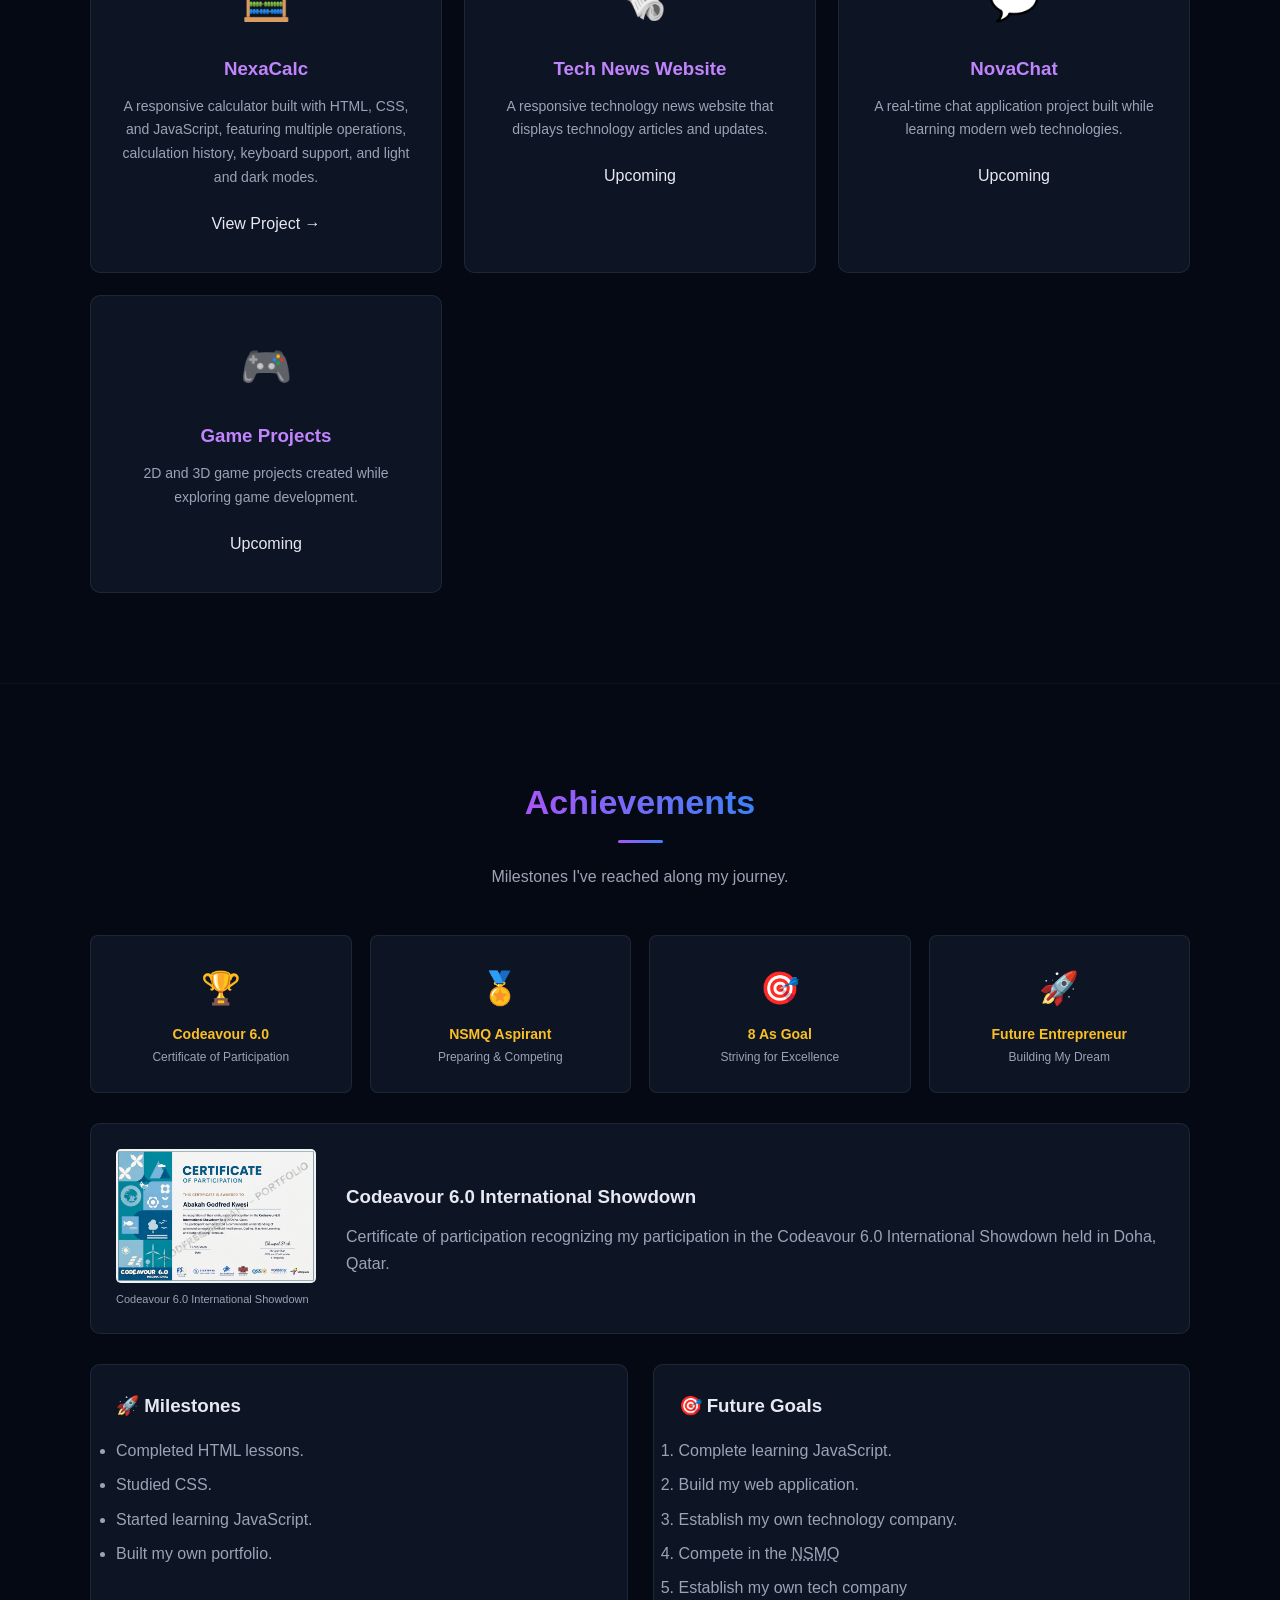
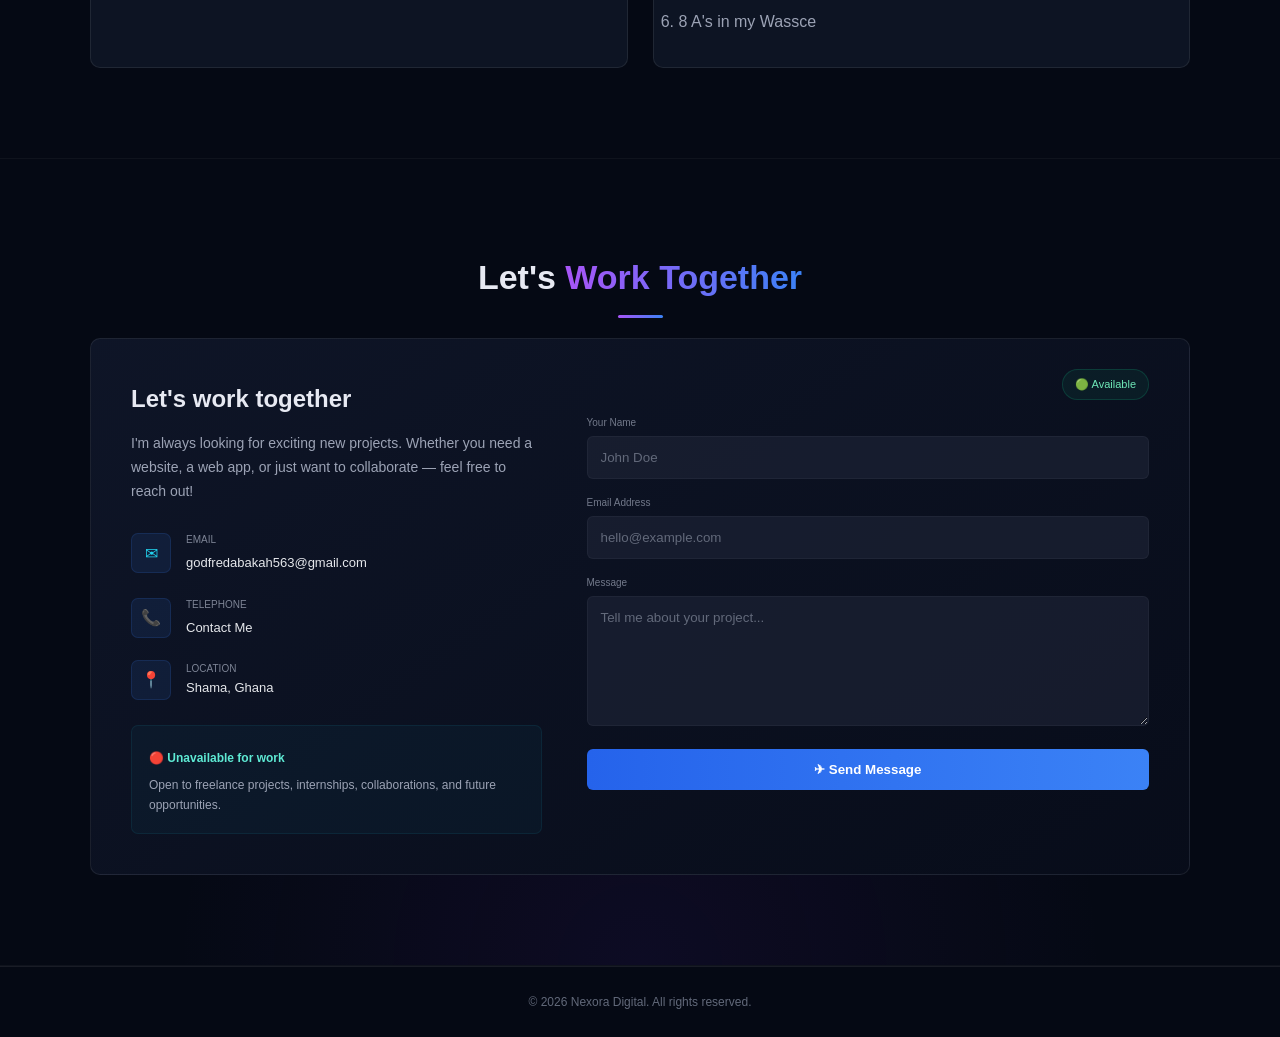
==== commit b7396e5f: "Change availability status from available to unavailable" ====
--- a/index.html
+++ b/index.html
@@ -745,7 +745,7 @@
             <div class="availability">
 
               <strong>
-                🟢 Available for work
+                🔴 Unavailable for work
               </strong>
 
               <p>
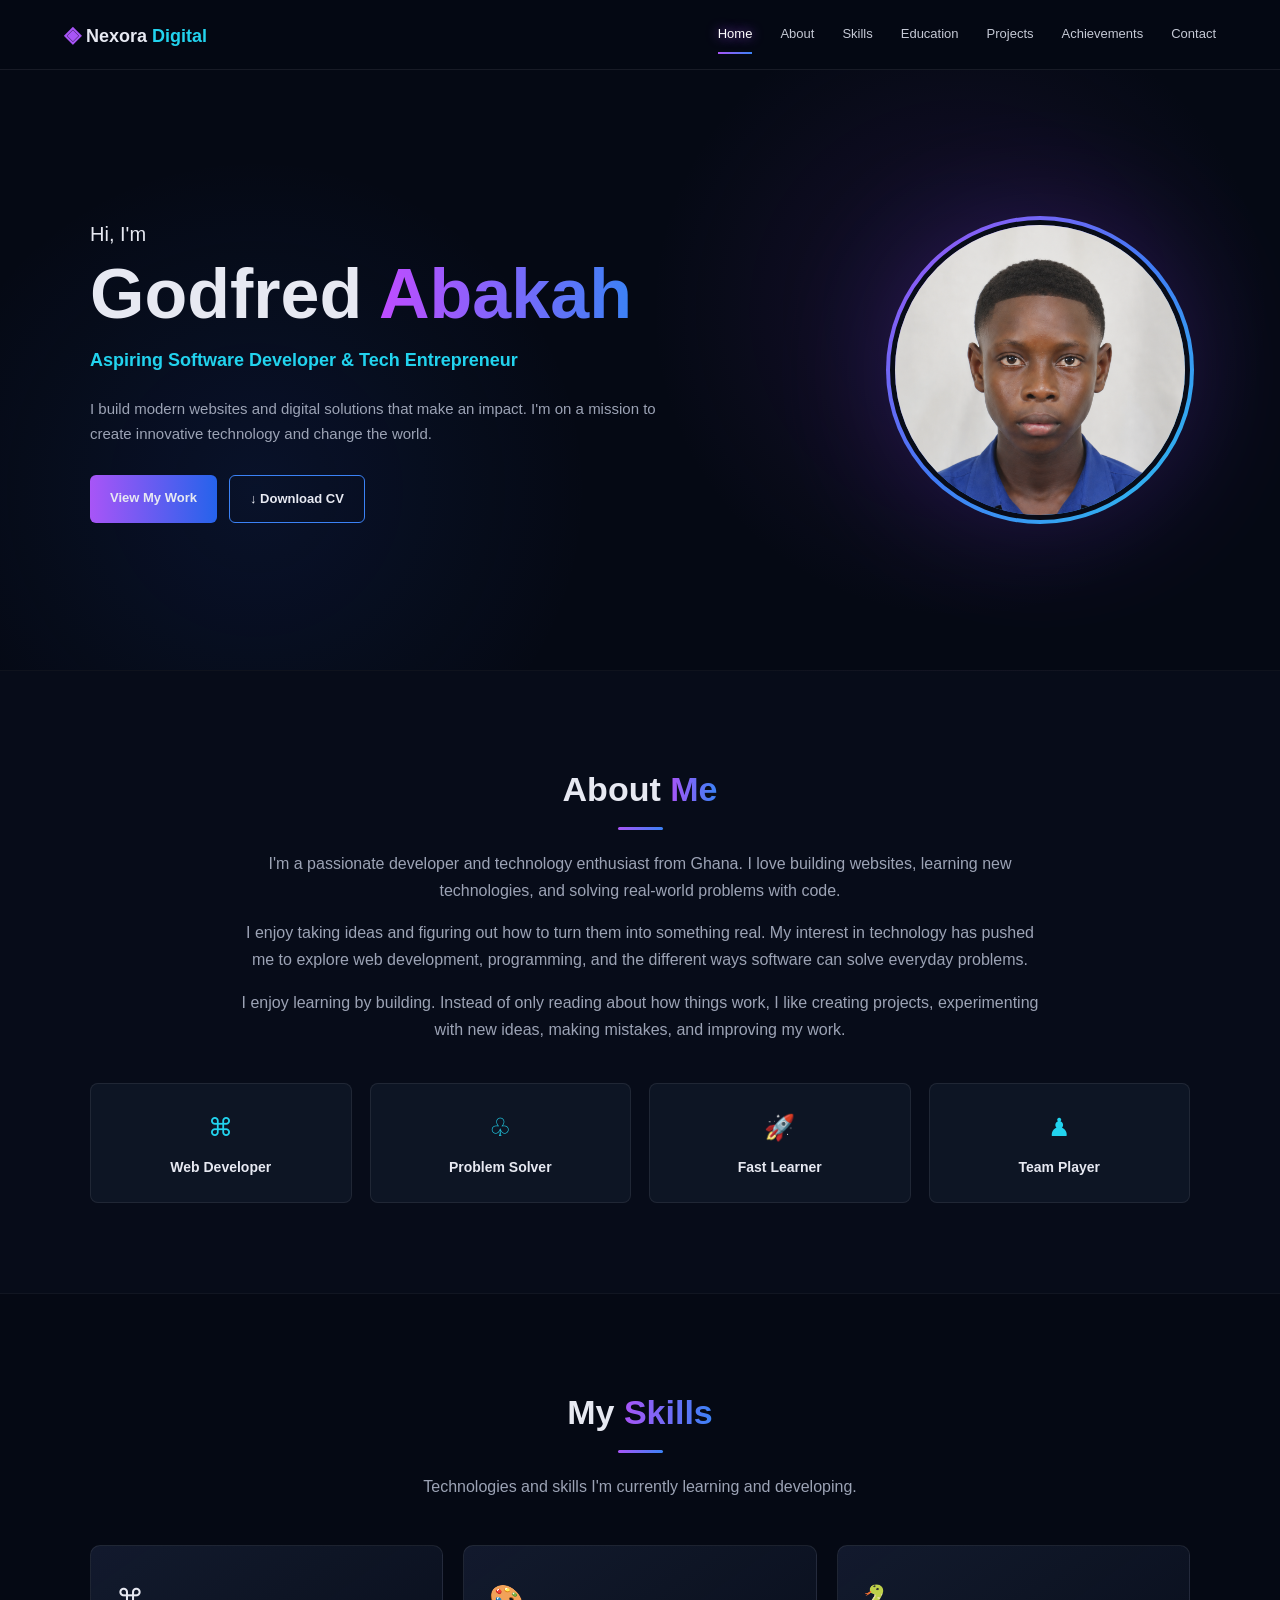
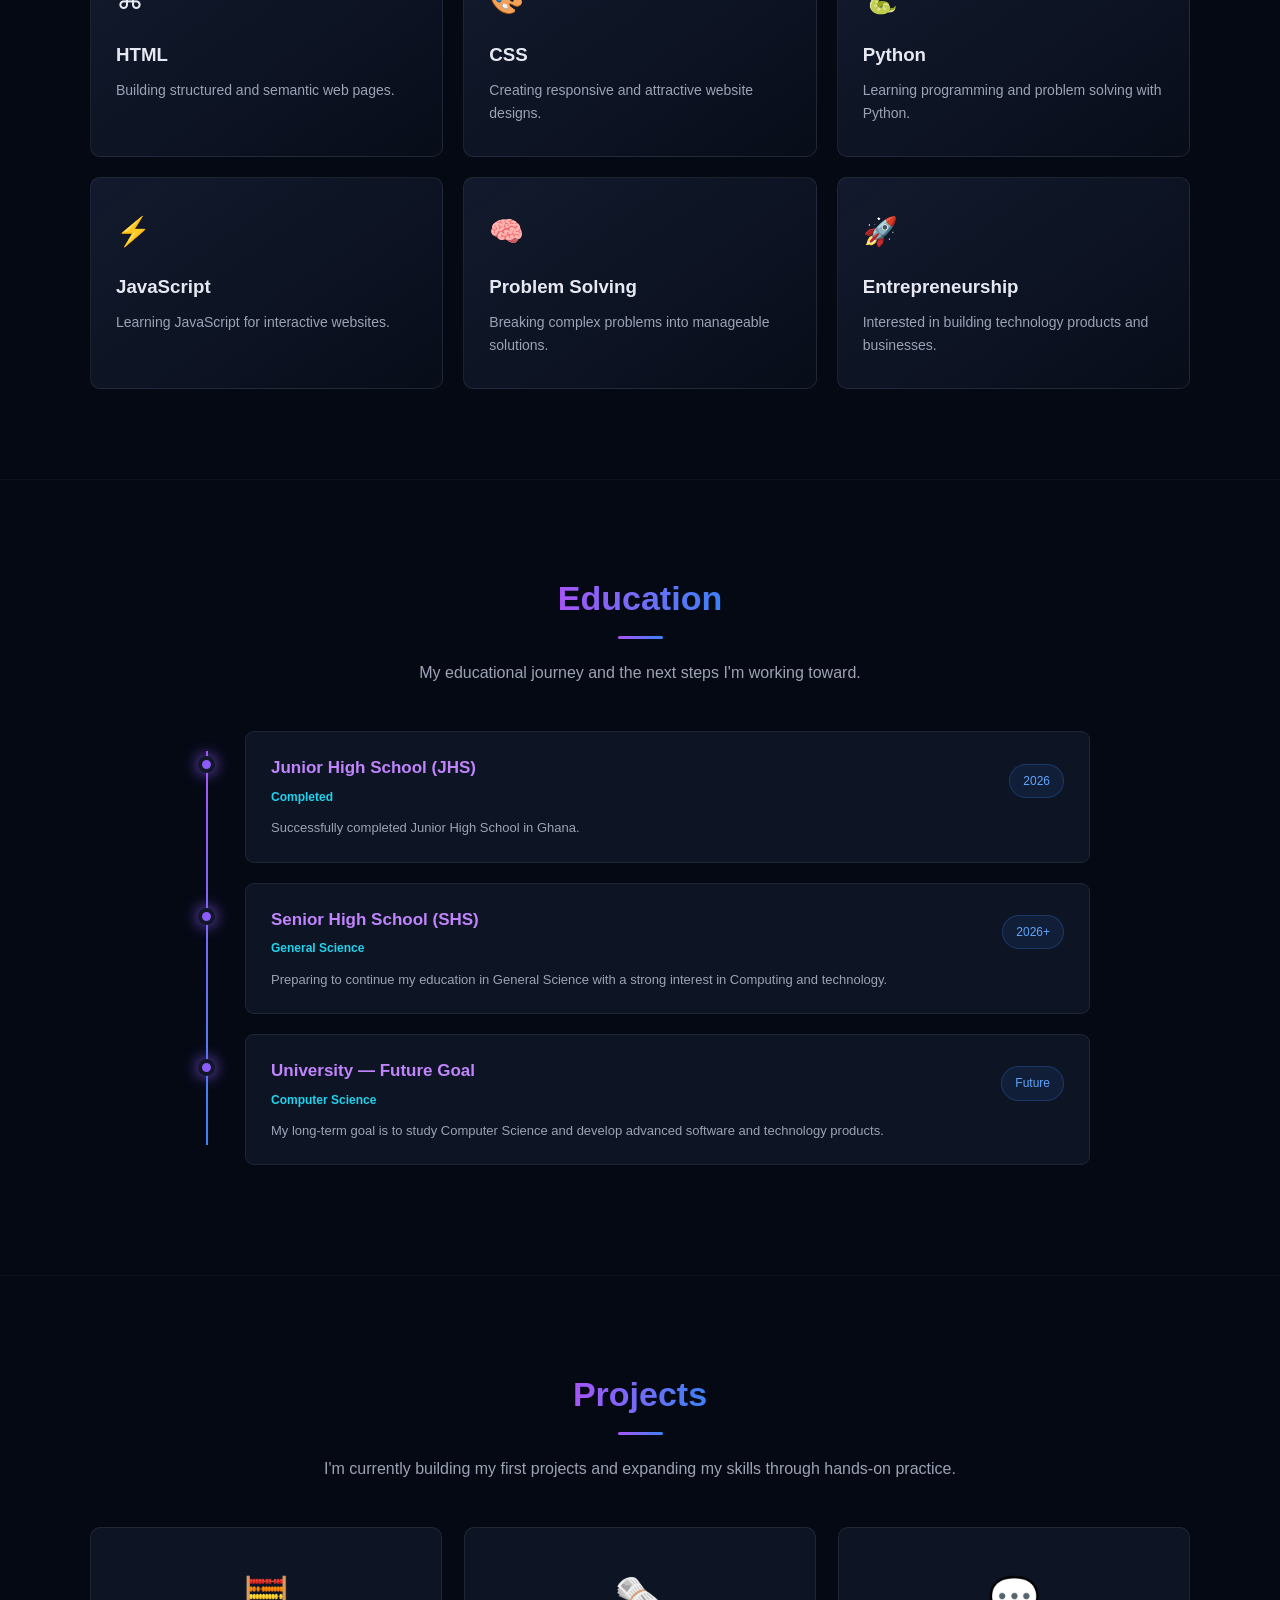
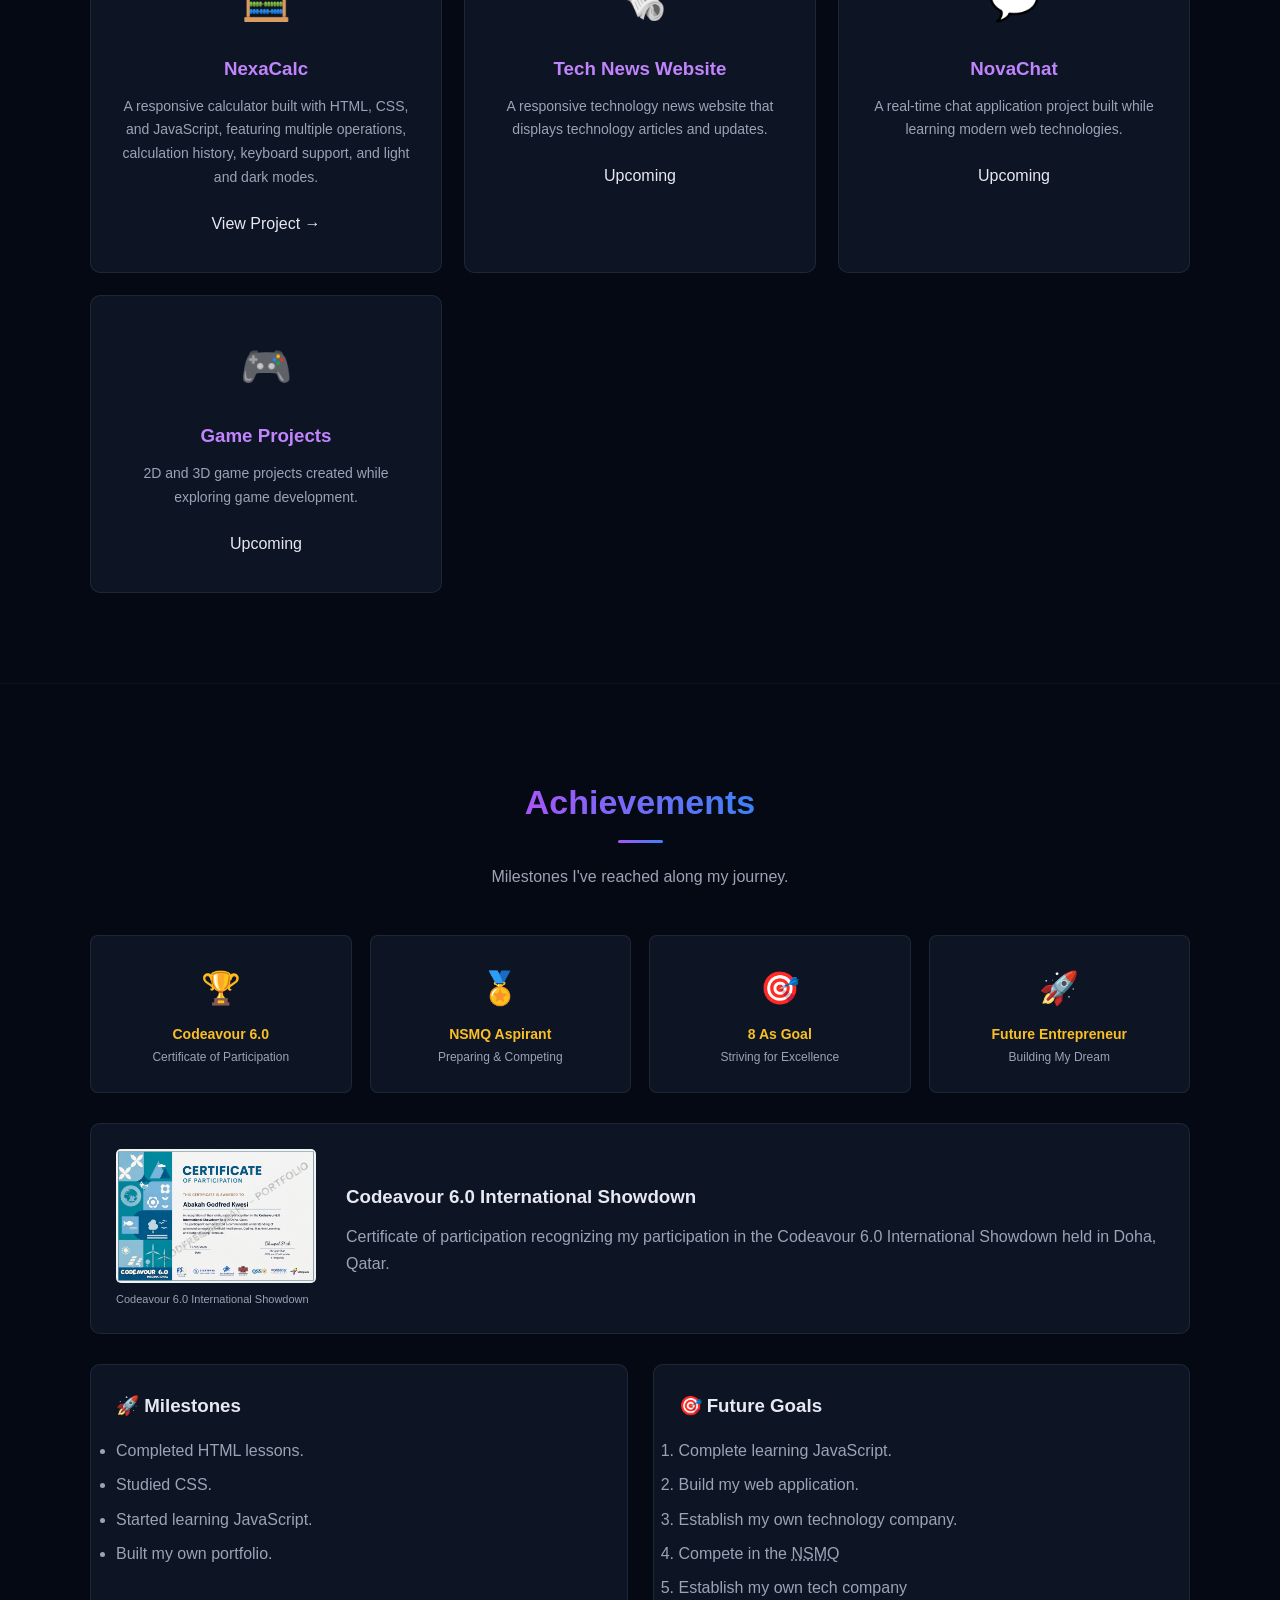
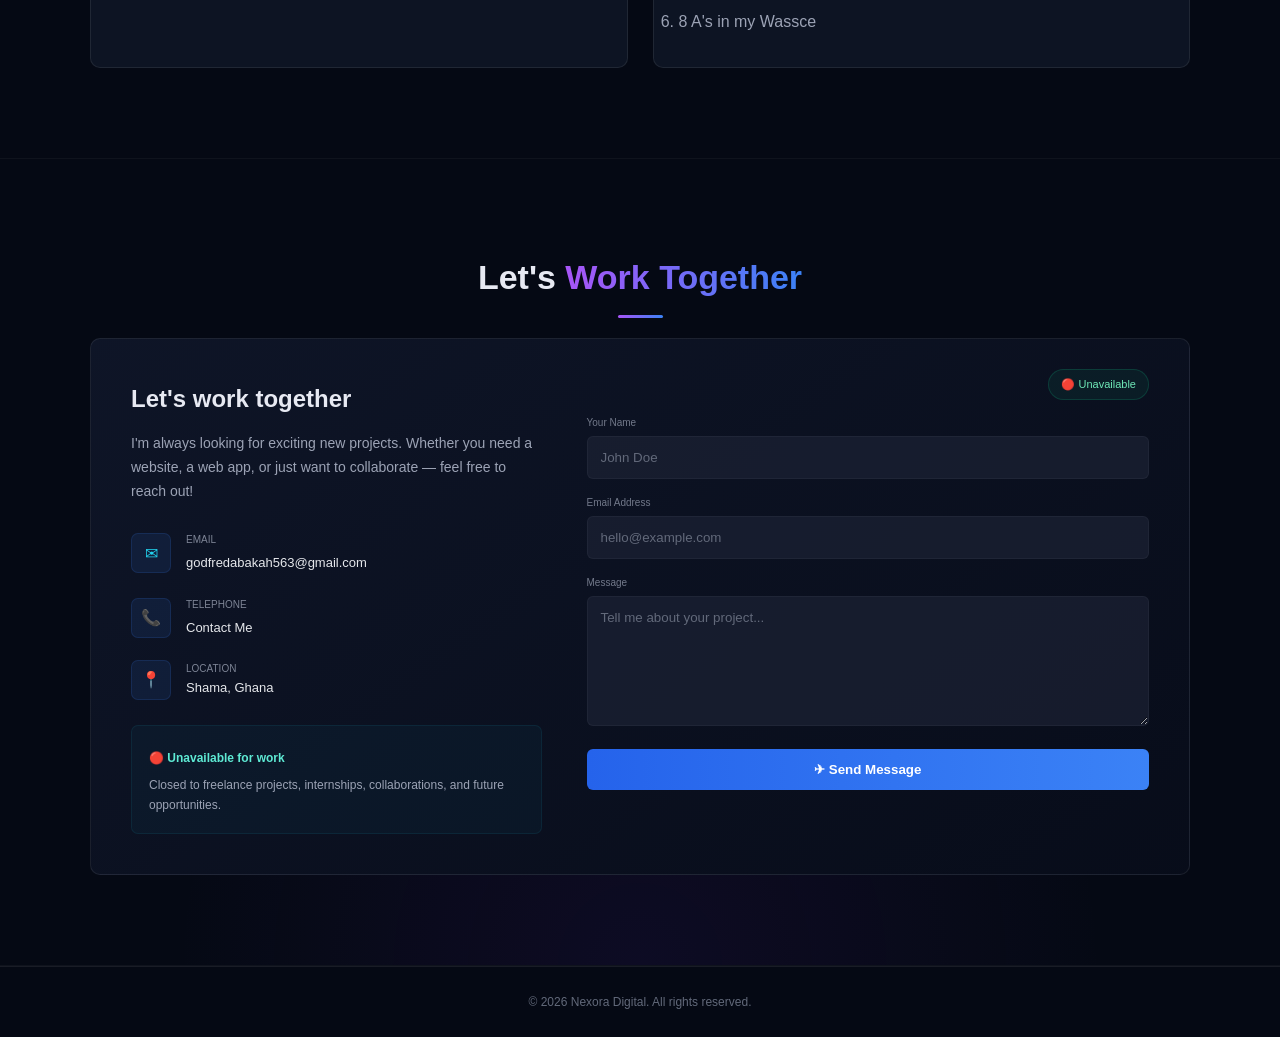
==== commit 2ceb309a: "Update availability status to unavailable" ====
--- a/index.html
+++ b/index.html
@@ -749,7 +749,7 @@
               </strong>
 
               <p>
-                Open to freelance projects, internships,
+                Closed to freelance projects, internships,
                 collaborations, and future opportunities.
               </p>
 
@@ -763,7 +763,7 @@
           <div class="contact-form">
 
             <div class="availability-badge">
-              🟢 Available
+              🔴 Unavailable
             </div>
 
 
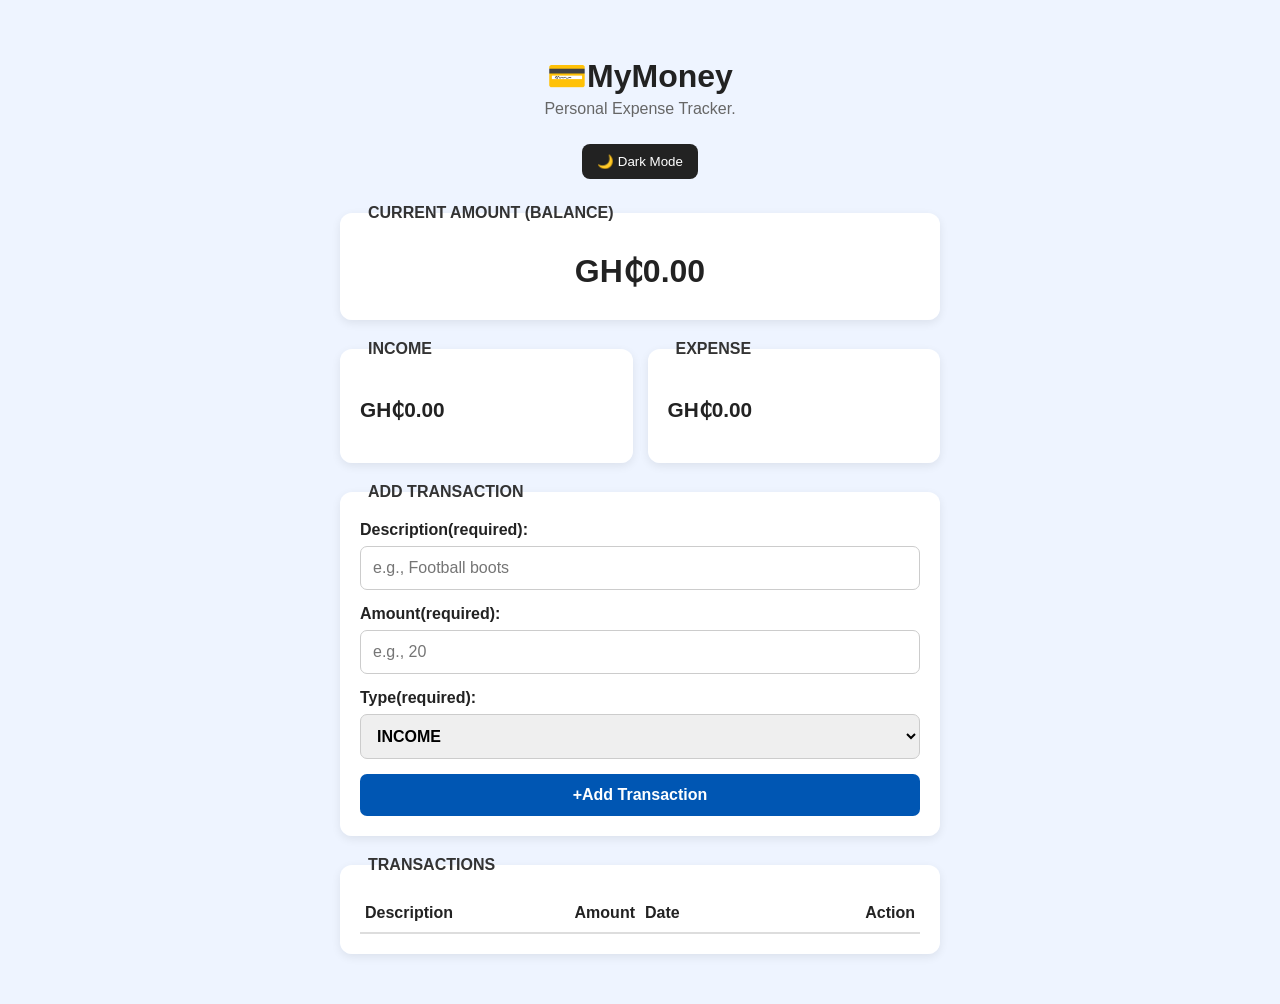
==== commit f8e03ce7: "Add files via upload" ====
--- a/index.html
+++ b/index.html
@@ -1,858 +1,87 @@
 <!DOCTYPE html>
 <html lang="en">
-
 <head>
   <meta charset="UTF-8">
   <meta name="viewport" content="width=device-width, initial-scale=1.0">
+  <link rel="stylesheet" href="expense.css">
+  <title>Expense</title>
+</head>
+<body>
+  <main>
+    <section>
+      <h1>💳MyMoney</h1>
+      <p>Personal Expense Tracker.</p>
+      <button id="theme-toggle">🌙 Dark Mode</button>
+    </section>
+    
+    <section>
+      <fieldset>
+        <legend>CURRENT AMOUNT (BALANCE)</legend>
+        <p id="balance">GH₵0.00</p>
+      </fieldset>
+           
+    </section>
+    
+    <section>
+     <fieldset>
+        <legend>INCOME</legend>
+        <p id="income">GH₵0.00</p>
+      </fieldset>
+      <fieldset>
+        <legend>EXPENSE</legend>
+        <p id="expense">GH₵0.00</p>
+      </fieldset>
+    </section>
+    
+    <section>
+      <form id="transaction-form">
+        <fieldset>
+          <legend>ADD TRANSACTION</legend>
+          
+          <label for="description">Description(required):</label>
+          <input type="text" id="description" name="description" placeholder="e.g., Football boots" required size="20">
+          
+          <label for="amount">Amount(required):</label>
+          <input type="number" id="amount" name="amount" placeholder="e.g., 20" required min="0" step="0.01">
+          
+          <label for="type">Type(required):</label>
+          <select name="type" id="type">
+           <div id="option">
+             <option value="Income">INCOME</option>
+            <option value="expense">EXPENSE</option>
+           </div> 
+          </select>    
 
-  <meta name="author" content="Godfred Abakah">
-  <meta name="description" content="Godfred Abakah's personal portfolio website">
+          <button id="btn">+Add Transaction</button>
+        </fieldset>
+        
+          
+      </form>
+    </section>
+    
+    <section>
+      <fieldset>
+        <legend>TRANSACTIONS</legend>
+          
+      <table id="transaction-table">
 
-  <link rel="stylesheet" href="main.css">
-  <link rel="icon" href="logo.jpg">
+  <thead>
+    <tr>
+      <th>Description</th>
+      <th>Amount</th>
+      <th>Date</th>
+      <th>Action</th>
+    </tr>
+  </thead>
 
-  <title>Godfred Abakah | Portfolio</title>
-</head>
+  <tbody id="transaction-list">
+  </tbody>
 
-<body>
-
-  <!-- ================= NAVIGATION ================= -->
-
-  <header id="nav">
-
-    <div class="logo">
-      <span>◈</span> Nexora <strong>Digital</strong>
-    </div>
-
-    <nav aria-label="Main Navigation">
-
-      <a href="#home" class="active">Home</a>
-      <a href="#about">About</a>
-      <a href="#skills">Skills</a>
-      <a href="#education">Education</a>
-      <a href="#projects">Projects</a>
-      <a href="#achievements">Achievements</a>
-      <a href="#contact">Contact</a>
-
-    </nav>
-
-  </header>
-
-
-  <main>
-
-    <!-- ================= HOME ================= -->
-
-    <article id="home">
-
-      <section class="hero-section">
-
-        <div class="hero-text">
-
-          <p class="welcome">Hi, I'm</p>
-
-          <h1>
-            Godfred <span>Abakah</span>
-          </h1>
-
-          <h2>
-            Aspiring Software Developer & Tech Entrepreneur
-          </h2>
-
-          <p class="hero-description">
-            I build modern websites and digital solutions that make an
-            impact. I'm on a mission to create innovative technology
-            and change the world.
-          </p>
-
-          <div class="hero-buttons">
-
-            <a href="#projects" class="primary-btn">
-              View My Work
-            </a>
-
-          <a href="Godfred-Abakah-CV.pdf" download class="secondary-btn">
-  ↓ Download CV
-          </a>
-
-          </div>
-
-
-        </div>
-
-
-        <div class="hero-image">
-
-          <div class="image-glow"></div>
-
-          <img
-            src="profile.jpg"
-            alt="Portrait of Godfred Abakah"
-          >
-
-        </div>
-
-      </section>
-
-    </article>
-
-
-    <!-- ================= ABOUT ================= -->
-
-    <article id="about">
-
-      <section class="section-container">
-
-        <div class="section-heading">
-
-          <h2>
-            About <span>Me</span>
-          </h2>
-
-          <div class="heading-line"></div>
-
-        </div>
-
-        <div class="about-content">
-
-          <p>
-            I'm a passionate developer and technology enthusiast from Ghana.
-            I love building websites, learning new technologies, and solving
-            real-world problems with code.
-          </p>
-
-          <p>
-            I enjoy taking ideas and figuring out how to turn them into
-            something real. My interest in technology has pushed me to explore
-            web development, programming, and the different ways software can
-            solve everyday problems.
-          </p>
-
-          <p>
-            I enjoy learning by building. Instead of only reading about how
-            things work, I like creating projects, experimenting with new
-            ideas, making mistakes, and improving my work.
-          </p>
-
-        </div>
-
-
-        <div class="about-cards">
-
-          <div class="about-card">
-            <span>⌘</span>
-            <h3>Web Developer</h3>
-          </div>
-
-          <div class="about-card">
-            <span>♧</span>
-            <h3>Problem Solver</h3>
-          </div>
-
-          <div class="about-card">
-            <span>🚀</span>
-            <h3>Fast Learner</h3>
-          </div>
-
-          <div class="about-card">
-            <span>♟</span>
-            <h3>Team Player</h3>
-          </div>
-
-        </div>
-
-      </section>
-
-    </article>
-
-
-    <!-- ================= SKILLS ================= -->
-
-    <article id="skills">
-
-      <section class="section-container">
-
-        <div class="section-heading">
-
-          <h2>
-            My <span>Skills</span>
-          </h2>
-
-          <div class="heading-line"></div>
-
-        </div>
-
-        <p class="section-subtitle">
-          Technologies and skills I'm currently learning and developing.
-        </p>
-
-
-        <div class="skills-container">
-
-          <div class="skill-card">
-            <div class="skill-icon">⌘</div>
-            <h3>HTML</h3>
-            <p>
-              Building structured and semantic web pages.
-            </p>
-          </div>
-
-
-          <div class="skill-card">
-            <div class="skill-icon">🎨</div>
-            <h3>CSS</h3>
-            <p>
-              Creating responsive and attractive website designs.
-            </p>
-          </div>
-
-
-          <div class="skill-card">
-            <div class="skill-icon">🐍</div>
-            <h3>Python</h3>
-            <p>
-              Learning programming and problem solving with Python.
-            </p>
-          </div>
-
-
-          <div class="skill-card">
-            <div class="skill-icon">⚡</div>
-            <h3>JavaScript</h3>
-            <p>
-              Learning JavaScript for interactive websites.
-            </p>
-          </div>
-
-
-          <div class="skill-card">
-            <div class="skill-icon">🧠</div>
-            <h3>Problem Solving</h3>
-            <p>
-              Breaking complex problems into manageable solutions.
-            </p>
-          </div>
-
-
-          <div class="skill-card">
-            <div class="skill-icon">🚀</div>
-            <h3>Entrepreneurship</h3>
-            <p>
-              Interested in building technology products and businesses.
-            </p>
-          </div>
-
-        </div>
-
-      </section>
-
-    </article>
-
-
-    <!-- ================= EDUCATION ================= -->
-
-    <article id="education">
-
-      <section class="section-container">
-
-        <div class="section-heading">
-
-          <h2>
-            <span>Education</span>
-          </h2>
-
-          <div class="heading-line"></div>
-
-        </div>
-
-        <p class="section-subtitle">
-          My educational journey and the next steps I'm working toward.
-        </p>
-
-
-        <div class="education-timeline">
-
-
-          <!-- JHS -->
-
-          <div class="education-card">
-
-            <div class="timeline-dot"></div>
-
-            <div class="education-content">
-
-              <div class="education-top">
-
-                <div>
-
-                  <h3>
-                    Junior High School (JHS)
-                  </h3>
-
-                  <strong>
-                    Completed
-                  </strong>
-
-                </div>
-
-                <span class="education-date">
-                  2026
-                </span>
-
-              </div>
-
-              <p>
-                Successfully completed Junior High School in Ghana.
-              </p>
-
-            </div>
-
-          </div>
-
-
-          <!-- SHS -->
-
-          <div class="education-card">
-
-            <div class="timeline-dot"></div>
-
-            <div class="education-content">
-
-              <div class="education-top">
-
-                <div>
-
-                  <h3>
-                    Senior High School (SHS)
-                  </h3>
-
-                  <strong>
-                    General Science
-                  </strong>
-
-                </div>
-
-                <span class="education-date">
-                  2026+
-                </span>
-
-              </div>
-
-              <p>
-                Preparing to continue my education in General Science
-                with a strong interest in Computing and technology.
-              </p>
-
-            </div>
-
-          </div>
-
-
-          <!-- UNIVERSITY -->
-
-          <div class="education-card">
-
-            <div class="timeline-dot"></div>
-
-            <div class="education-content">
-
-              <div class="education-top">
-
-                <div>
-
-                  <h3>
-                    University — Future Goal
-                  </h3>
-
-                  <strong>
-                    Computer Science
-                  </strong>
-
-                </div>
-
-                <span class="education-date">
-                  Future
-                </span>
-
-              </div>
-
-              <p>
-                My long-term goal is to study Computer Science and
-                develop advanced software and technology products.
-              </p>
-
-            </div>
-
-          </div>
-
-        </div>
-
-      </section>
-
-    </article>
-
-
-   <!-- ================= PROJECTS ================= -->
-
-<article id="projects">
-
-  <section class="section-container">
-
-    <div class="section-heading">
-
-      <h2>
-        <span>Projects</span>
-      </h2>
-
-      <div class="heading-line"></div>
-
-    </div>
-
-    <p class="section-subtitle">
-      I'm currently building my first projects and expanding
-      my skills through hands-on practice.
-    </p>
-
-
-    <div class="project-grid">
-
-
-      <!-- NexaCalc -->
-
-      <div class="project-card">
-
-        <div class="project-icon">
-          🧮
-        </div>
-
-        <h3>
-          NexaCalc
-        </h3>
-
-        <p>
-          A responsive calculator built with HTML, CSS,
-          and JavaScript, featuring multiple operations,
-          calculation history, keyboard support, and
-          light and dark modes.
-        </p>
-
-        <a
-          href="calculator/index.html"
-          class="project-button"
-        >
-          View Project →
-        </a>
-
-      </div>
-
-
-      <!-- Tech News -->
-
-      <div class="project-card">
-
-        <div class="project-icon">
-          🗞️
-        </div>
-
-        <h3>
-          Tech News Website
-        </h3>
-
-        <p>
-          A responsive technology news website that displays
-          technology articles and updates.
-        </p>
-
-        <span class="project-status">
-          Upcoming
-        </span>
-
-      </div>
-
-
-      <!-- NovaChat -->
-
-      <div class="project-card">
-
-        <div class="project-icon">
-          💬
-        </div>
-
-        <h3>
-          NovaChat
-        </h3>
-
-        <p>
-          A real-time chat application project built while
-          learning modern web technologies.
-        </p>
-
-        <span class="project-status">
-          Upcoming
-        </span>
-
-      </div>
-
-
-      <!-- Game -->
-
-      <div class="project-card">
-
-        <div class="project-icon">
-          🎮
-        </div>
-
-        <h3>
-          Game Projects
-        </h3>
-
-        <p>
-          2D and 3D game projects created while exploring
-          game development.
-        </p>
-
-        <span class="project-status">
-          Upcoming
-        </span>
-
-      </div>
-
-
-    </div>
-
-  </section>
-
-</article>
-
-    <!-- ================= ACHIEVEMENTS ================= -->
-
-    <article id="achievements">
-
-      <section class="section-container">
-
-        <div class="section-heading">
-
-          <h2>
-            <span>Achievements</span>
-          </h2>
-
-          <div class="heading-line"></div>
-
-        </div>
-
-        <p class="section-subtitle">
-          Milestones I've reached along my journey.
-        </p>
-
-
-        <div class="achievement-grid">
-
-          <div class="achievement-box">
-            <span>🏆</span>
-            <h3>Codeavour 6.0</h3>
-            <p>Certificate of Participation</p>
-          </div>
-
-          <div class="achievement-box">
-            <span>🏅</span>
-            <h3>NSMQ Aspirant</h3>
-            <p>Preparing & Competing</p>
-          </div>
-
-          <div class="achievement-box">
-            <span>🎯</span>
-            <h3>8 As Goal</h3>
-            <p>Striving for Excellence</p>
-          </div>
-
-          <div class="achievement-box">
-            <span>🚀</span>
-            <h3>Future Entrepreneur</h3>
-            <p>Building My Dream</p>
-          </div>
-
-        </div>
-
-
-        <div class="certificate">
-
-          <figure>
-
-            <a href="codeavour-certificate.png">
-
-              <img
-                src="codeavour-certificate.png"
-                alt="Codeavour 6.0 certificate" loading="lazy"
-              >
-
-            </a>
-
-            <figcaption>
-              Codeavour 6.0 International Showdown
-            </figcaption>
-
-          </figure>
-
-          <div>
-
-            <h3>
-              Codeavour 6.0 International Showdown
-            </h3>
-
-            <p>
-              Certificate of participation recognizing my participation
-              in the Codeavour 6.0 International Showdown held in Doha,
-              Qatar.
-            </p>
-
-          </div>
-
-        </div>
-
-
-        <div class="goals">
-
-          <div>
-
-            <h3>🚀 Milestones</h3>
-
-            <ul>
-              <li>Completed HTML lessons.</li>
-              <li>Studied CSS.</li>
-              <li>Started learning JavaScript.</li>
-              <li>Built my own portfolio.</li>
-            </ul>
-
-          </div>
-
-
-          <div>
-
-            <h3>🎯 Future Goals</h3>
-
-            <ol>
-              <li>Complete learning JavaScript.</li>
-              <li>Build my web application.</li>
-              <li>Establish my own technology company.</li>
-              <li>
-                Compete in the 
-                <abbr title="National Science and Math Quiz">NSMQ</abbr>
-              </li>
-              <li>Establish my own tech company</li>
-              <li>8 A's in my Wassce</li>
-            </ol>
-
-          </div>
-
-        </div>
-
-      </section>
-
-    </article>
-
-
-    <!-- ================= CONTACT ================= -->
-
-    <article id="contact">
-
-      <section class="section-container">
-
-        <div class="section-heading">
-
-          <h2>
-            Let's <span>Work Together</span>
-          </h2>
-
-          <div class="heading-line"></div>
-
-        </div>
-
-
-        <div class="contact-container">
-
-
-          <!-- LEFT -->
-
-          <div class="contact-info">
-
-            <h3>
-              Let's work together
-            </h3>
-
-            <p>
-              I'm always looking for exciting new projects.
-              Whether you need a website, a web app, or just
-              want to collaborate — feel free to reach out!
-            </p>
-
-
-            <div class="contact-detail">
-
-              <span class="contact-icon">
-                ✉
-              </span>
-
-              <div>
-
-                <small>Email</small>
-
-                <a href="mailto:godfredabakah@gmail.com?subject=Website%20Inquires.">
-                  godfredabakah563@gmail.com
-                </a>
-
-              </div>
-
-            </div>
-
-            <div class="contact-detail">
-
-              <span class="contact-icon">
-                📞
-              </span>
-
-              <div>
-
-                <small>Telephone</small>
-
-                <a href="tel:+233591929279">
-                  Contact Me
-                </a>
-
-              </div>
-
-            </div>
-
-            <div class="contact-detail">
-
-              <span class="contact-icon">
-                📍
-              </span>
-
-              <div>
-
-                <small>Location</small>
-
-                <address>
-                  Shama, Ghana
-                </address>
-
-              </div>
-
-            </div>
-
-
-
-            <div class="availability">
-
-              <strong>
-                🔴 Unavailable for work
-              </strong>
-
-              <p>
-                Closed to freelance projects, internships,
-                collaborations, and future opportunities.
-              </p>
-
-            </div>
-
-          </div>
-
-
-          <!-- RIGHT -->
-
-          <div class="contact-form">
-
-            <div class="availability-badge">
-              🔴 Unavailable
-            </div>
-
-
-<form
-  action="https://api.web3forms.com/submit"
-  method="POST"
->
-
-  <!-- Web3Forms -->
-  <input
-    type="hidden"
-    name="access_key"
-    value="c3793002-df3b-4b0e-af60-f74f2d9c3c5e"
-  >
-
-  <input
-    type="hidden"
-    name="subject"
-    value="New Portfolio Contact"
-  >
-
-  <div class="form-group">
-
-    <label for="name">Your Name</label>
-
-    <input
-      type="text"
-      id="name"
-      name="name"
-      placeholder="John Doe"
-      required
-    >
-
-  </div>
-
-  <div class="form-group">
-
-    <label for="email">Email Address</label>
-
-    <input
-      type="email"
-      id="email"
-      name="email"
-      placeholder="hello@example.com"
-      required
-    >
-
-  </div>
-
-  <div class="form-group">
-
-    <label for="message">Message</label>
-
-    <textarea
-      id="message"
-      name="message"
-      rows="6"
-      placeholder="Tell me about your project..."
-      required
-    ></textarea>
-
-  </div>
-
-  <button type="submit">
-    ✈ Send Message
-  </button>
-
-</form>
-
-          </div>
-
-        </div>
-
-      </section>
-
-    </article>
-
+</table>
+      </fieldset>
+    </section>
   </main>
 
-
-  <!-- ================= FOOTER ================= -->
-
-  <footer>
-
-    <p>
-      © 2026 Nexora Digital. All rights reserved.
-    </p>
-
-  </footer>
-<script src="script.js"></script>
+  <script src="expense.js"></script>
 </body>
-</html>
+</html>
--- a/expense.css
+++ b/expense.css
@@ -0,0 +1,285 @@
+* {
+  box-sizing: border-box;
+}
+
+body {
+  font-family: Arial, sans-serif;
+  background-color: #eef4ff;
+  margin: 0;
+  padding: 30px 15px;
+  color: #222;
+}
+
+main {
+  width: 100%;
+  max-width: 600px;
+  margin: auto;
+}
+
+/* Header */
+section:first-child {
+  text-align: center;
+  margin-bottom: 25px;
+}
+
+h1 {
+  margin-bottom: 5px;
+  font-size: 2rem;
+}
+
+section:first-child p {
+  color: #666;
+  margin-top: 5px;
+}
+
+/* General sections */
+section {
+  margin-bottom: 20px;
+}
+
+/* Cards */
+fieldset {
+  background-color: white;
+  border: none;
+  border-radius: 12px;
+  padding: 20px;
+  margin: 0;
+  box-shadow: 0 3px 10px rgba(0, 0, 0, 0.08);
+}
+
+legend {
+  font-weight: bold;
+  padding: 0 8px;
+  color: #333;
+}
+
+/* Balance */
+#balance {
+  font-size: 2rem;
+  font-weight: bold;
+  text-align: center;
+  margin: 10px 0;
+}
+
+/* Income and expense */
+section:nth-of-type(3) {
+  display: flex;
+  gap: 15px;
+}
+
+section:nth-of-type(3) fieldset {
+  flex: 1;
+}
+
+#income,
+#expense {
+  font-size: 1.3rem;
+  font-weight: bold;
+}
+
+/* Form */
+label {
+  display: block;
+  margin-bottom: 7px;
+  font-weight: bold;
+}
+
+input,
+select {
+  width: 100%;
+  padding: 12px;
+  margin-bottom: 15px;
+  border: 1px solid #ccc;
+  border-radius: 7px;
+  font-size: 1rem;
+}
+
+input:focus,
+select:focus {
+  outline: 2px solid #0056b3;
+  border-color: #0056b3;
+}
+
+/* Add button */
+#btn {
+  width: 100%;
+  padding: 12px;
+  border: none;
+  border-radius: 7px;
+  background-color: #0056b3;
+  color: white;
+  font-size: 1rem;
+  font-weight: bold;
+  cursor: pointer;
+}
+
+#btn:hover {
+  background-color: #003f88;
+}
+
+/* Transactions */
+#transaction-table {
+  width: 100%;
+  border-collapse: collapse;
+}
+
+#transaction-table td {
+  padding: 12px 5px;
+  border-bottom: 1px solid #eee;
+}
+
+#transaction-table td:nth-child(2) {
+  text-align: right;
+  font-weight: bold;
+}
+
+#transaction-table td:last-child {
+  text-align: right;
+}
+
+/* Delete button */
+.delete-btn {
+  border: none;
+  background-color: #dc3545;
+  color: white;
+  padding: 7px 10px;
+  border-radius: 5px;
+  cursor: pointer;
+}
+
+.delete-btn:hover {
+  background-color: #b02a37;
+}
+
+/* Mobile */
+@media (max-width: 500px) {
+
+  body {
+    padding: 20px 10px;
+  }
+
+  section:nth-of-type(3) {
+    flex-direction: column;
+  }
+
+  h1 {
+    font-size: 1.7rem;
+  }
+
+  #balance {
+    font-size: 1.7rem;
+  }
+
+  #transaction-table {
+    font-size: 0.9rem;
+  }
+}
+
+/* Dark mode button */
+#theme-toggle {
+  margin-top: 10px;
+  padding: 10px 15px;
+  border: none;
+  border-radius: 8px;
+  background-color: #222;
+  color: white;
+  cursor: pointer;
+}
+
+/* DARK MODE */
+
+body.dark-mode {
+  background-color: #121212;
+  color: #f5f5f5;
+}
+
+body.dark-mode fieldset {
+  background-color: #1e1e1e;
+  box-shadow: 0 3px 10px rgba(255, 255, 255, 0.05);
+}
+
+body.dark-mode legend {
+  color: #ddd;
+}
+
+body.dark-mode section:first-child p {
+  color: #bbb;
+}
+
+body.dark-mode input,
+body.dark-mode select {
+  background-color: #2a2a2a;
+  color: white;
+  border-color: #555;
+}
+
+body.dark-mode input::placeholder {
+  color: #aaa;
+}
+
+body.dark-mode #transaction-table td {
+  border-bottom-color: #444;
+}
+
+body.dark-mode #theme-toggle {
+  background-color: white;
+  color: #222;
+}
+#transaction-table {
+  width: 100%;
+  border-collapse: collapse;
+}
+
+/* Scrollable transaction area */
+#transaction-list {
+  display: block;
+  max-height: 300px;
+  overflow-y: auto;
+}
+
+#transaction-table tr {
+  display: table;
+  width: 100%;
+  table-layout: fixed;
+}
+.income {
+  color: green;
+}
+
+.expense {
+  color: red;
+}
+#transaction-table th {
+  text-align: left;
+  padding: 10px 5px;
+  border-bottom: 2px solid #ddd;
+}
+
+#transaction-table th:nth-child(2),
+#transaction-table th:nth-child(4) {
+  text-align: right;
+}
+#option{
+  width: 100%;
+  padding: 12px;
+  border: none;
+  border-radius: 7px;
+  background-color: #0056b3;
+  color: white;
+  font-size: 1rem;
+  font-weight: bold;
+  cursor: pointer;
+}
+#type {
+  font-weight: bold;
+}
+
+#type option[value="Income"] {
+  color: green;
+  background-color: #e8f5e9;
+}
+
+#type option[value="expense"] {
+  color: red;
+  background-color: #ffebee;
+}
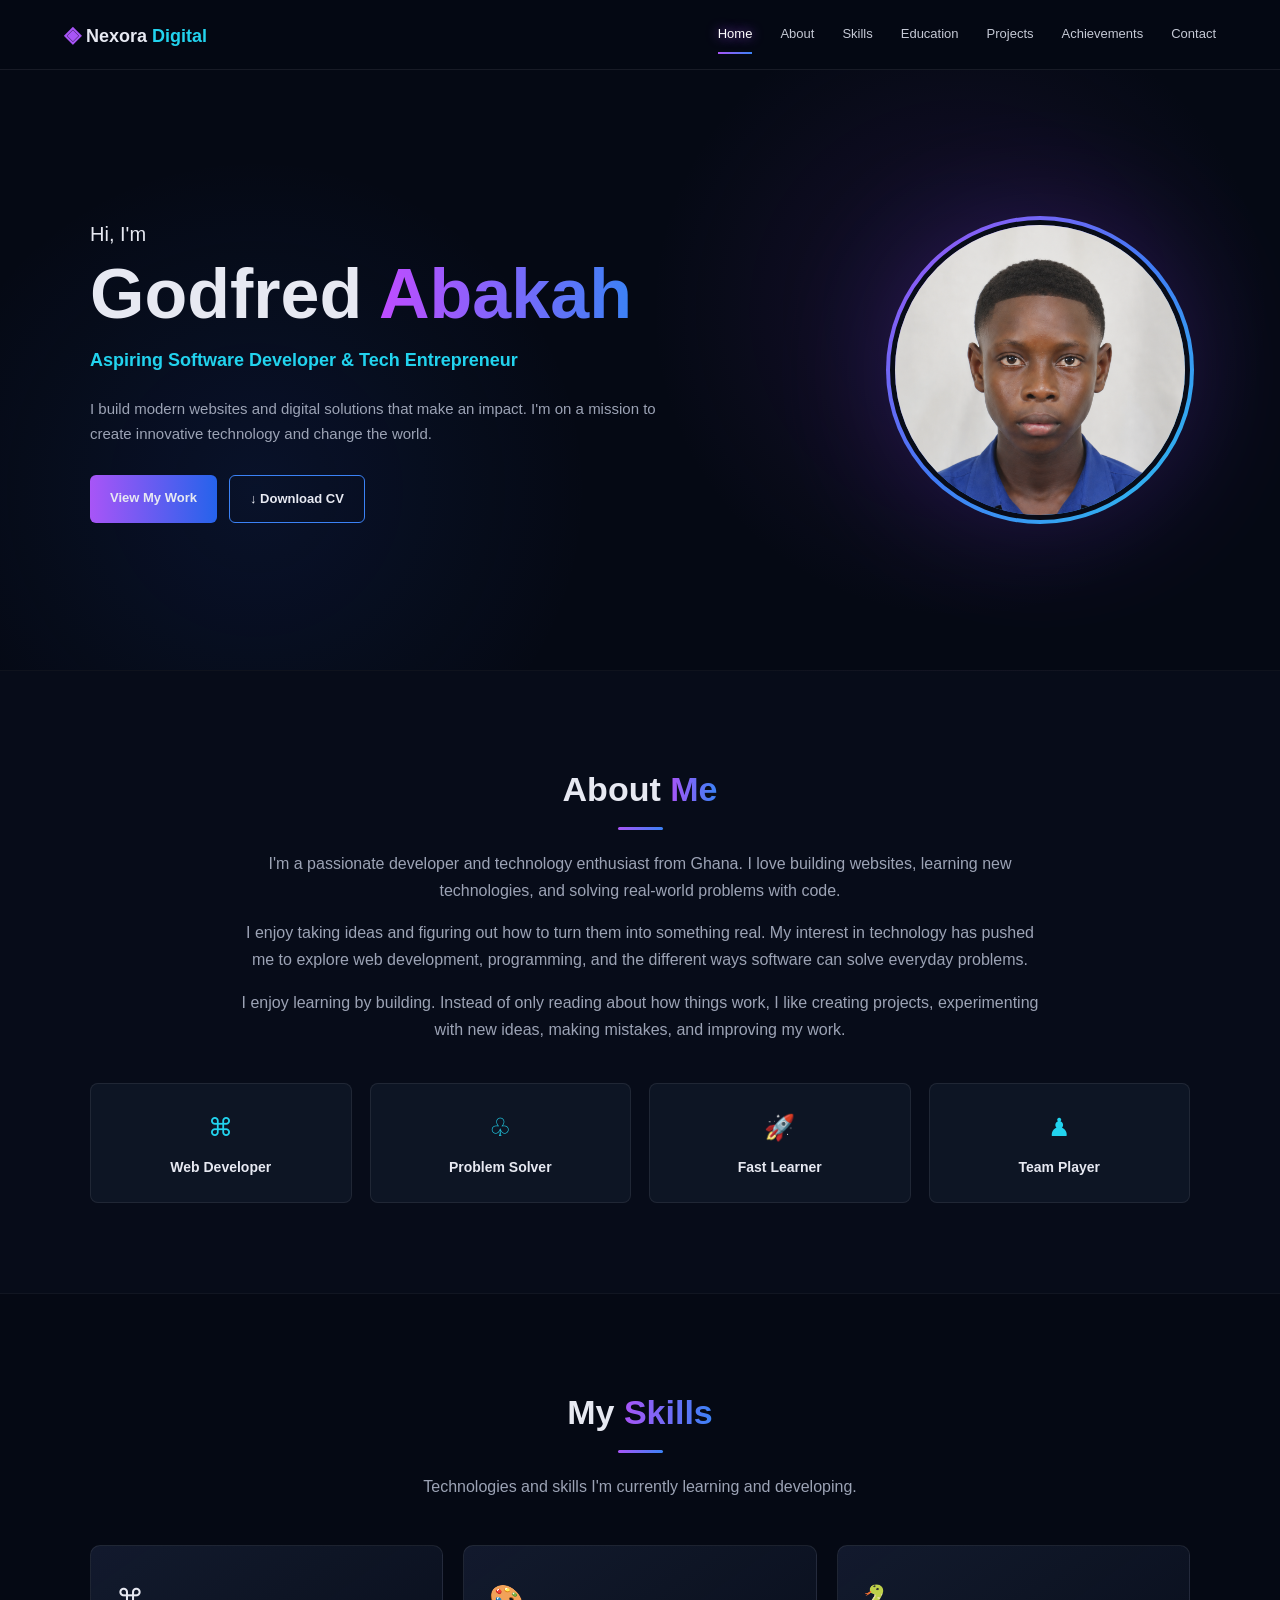
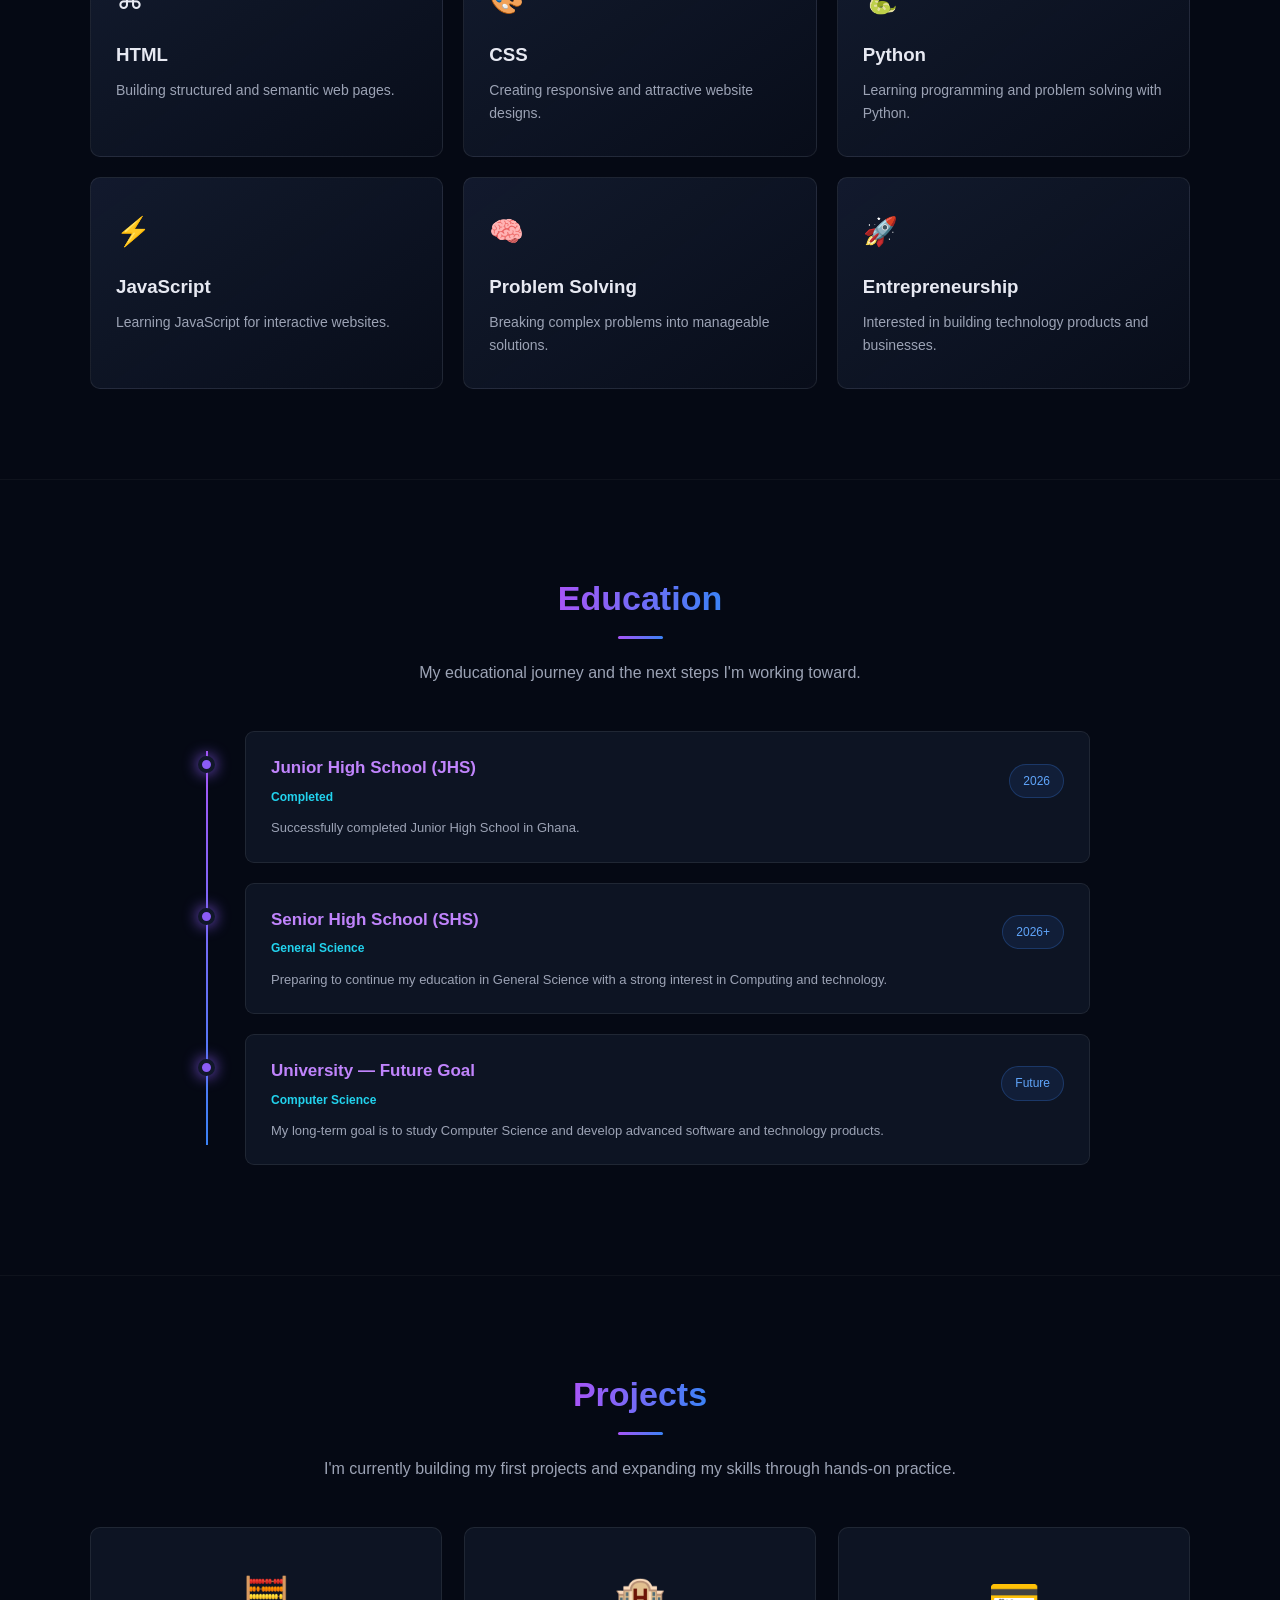
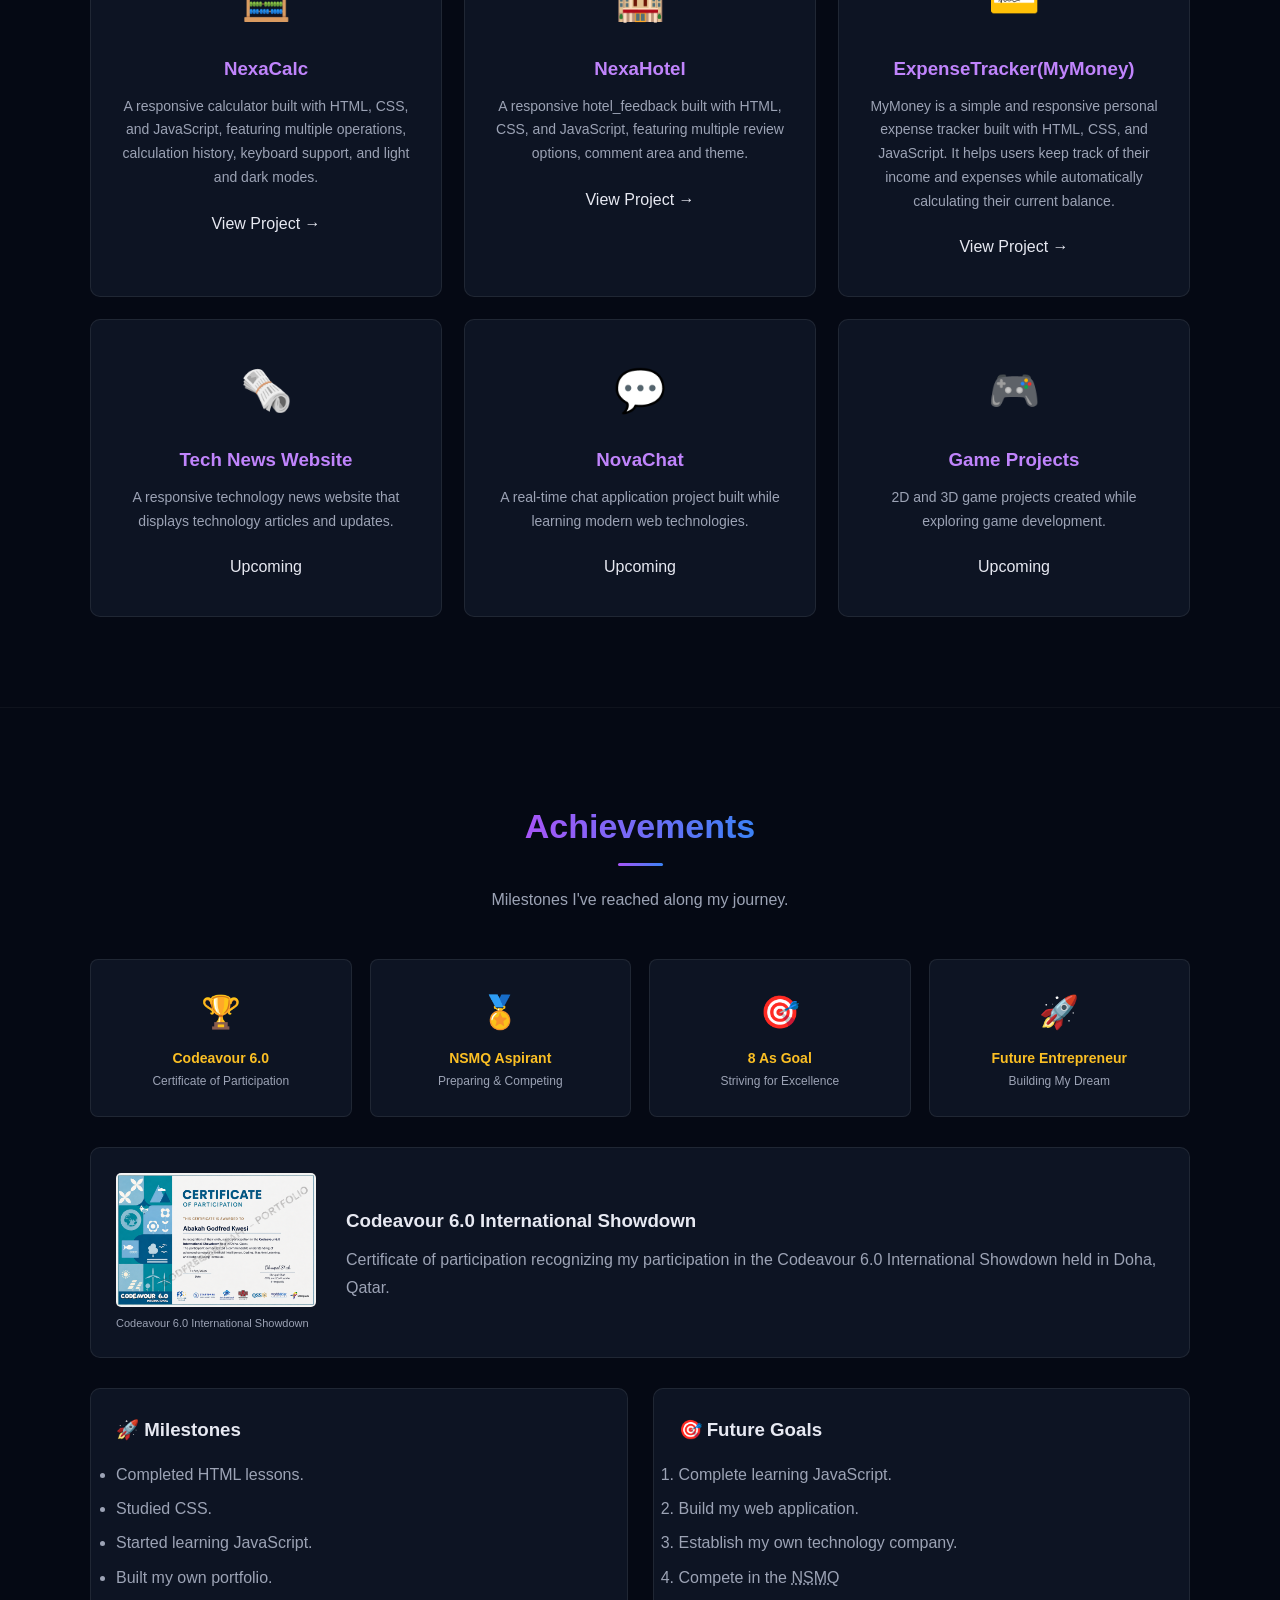
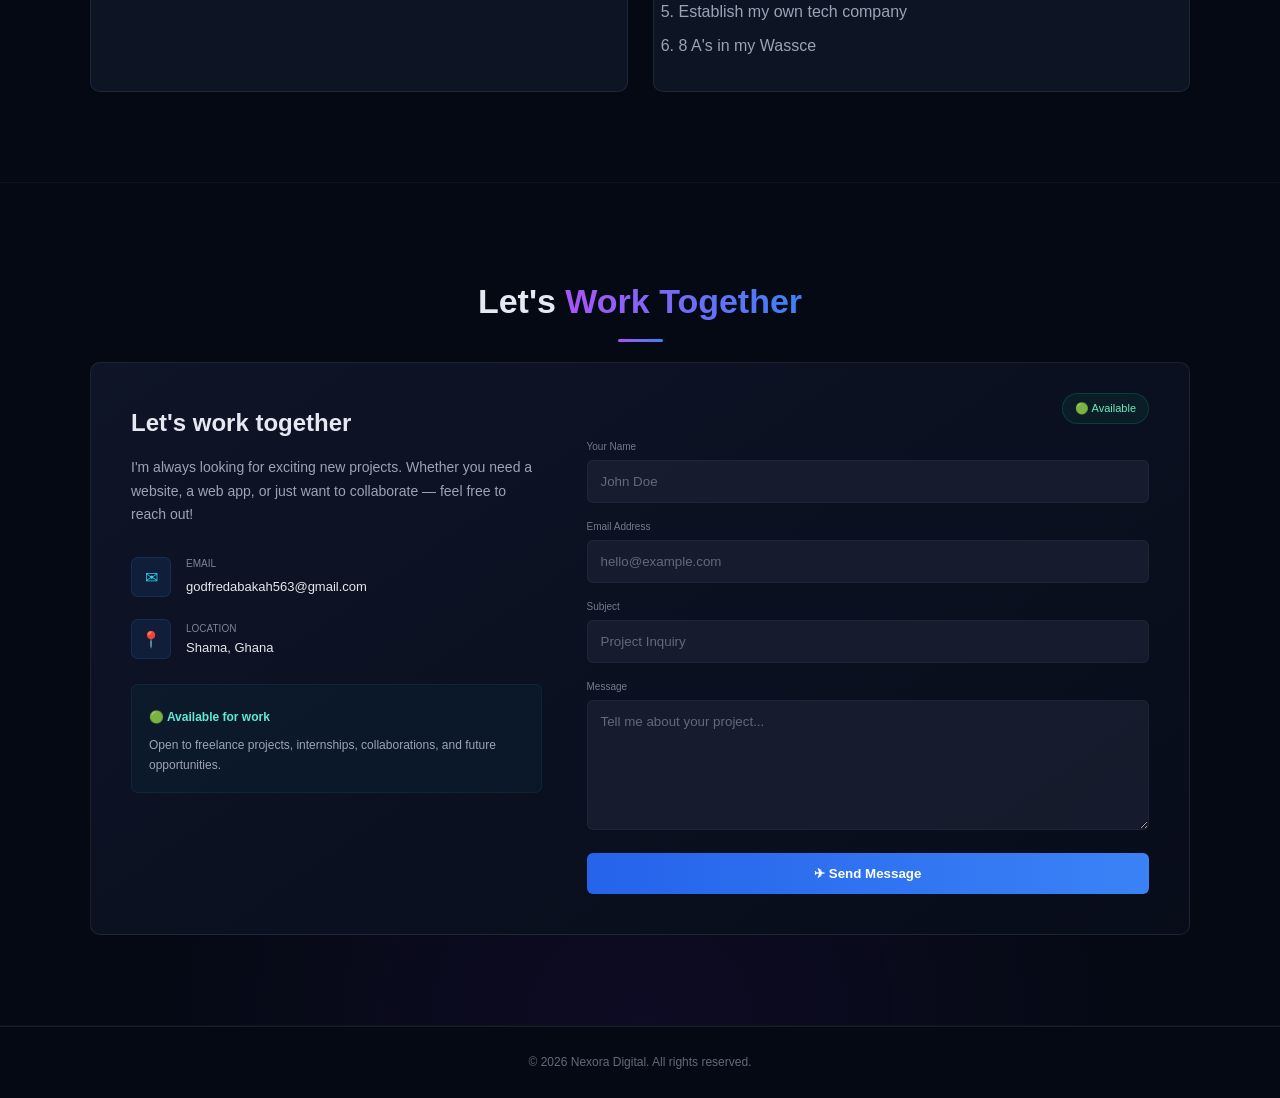
==== commit b7b65376: "Rename Index.html to index.html" ====
--- a/index.html
+++ b/index.html
@@ -1,87 +1,906 @@
 <!DOCTYPE html>
 <html lang="en">
+
 <head>
   <meta charset="UTF-8">
   <meta name="viewport" content="width=device-width, initial-scale=1.0">
-  <link rel="stylesheet" href="expense.css">
-  <title>Expense</title>
+
+  <meta name="author" content="Godfred Abakah">
+  <meta name="description" content="Godfred Abakah's personal portfolio website">
+
+  <link rel="stylesheet" href="main.css">
+  <link rel="icon" href="logo.jpg">
+
+  <title>Godfred Abakah | Portfolio</title>
 </head>
+
 <body>
+
+  <!-- ================= NAVIGATION ================= -->
+
+  <header id="nav">
+
+    <div class="logo">
+      <span>◈</span> Nexora <strong>Digital</strong>
+    </div>
+
+    <nav aria-label="Main Navigation">
+
+      <a href="#home" class="active">Home</a>
+      <a href="#about">About</a>
+      <a href="#skills">Skills</a>
+      <a href="#education">Education</a>
+      <a href="#projects">Projects</a>
+      <a href="#achievements">Achievements</a>
+      <a href="#contact">Contact</a>
+
+    </nav>
+
+  </header>
+
+
   <main>
-    <section>
-      <h1>💳MyMoney</h1>
-      <p>Personal Expense Tracker.</p>
-      <button id="theme-toggle">🌙 Dark Mode</button>
-    </section>
-    
-    <section>
-      <fieldset>
-        <legend>CURRENT AMOUNT (BALANCE)</legend>
-        <p id="balance">GH₵0.00</p>
-      </fieldset>
-           
-    </section>
-    
-    <section>
-     <fieldset>
-        <legend>INCOME</legend>
-        <p id="income">GH₵0.00</p>
-      </fieldset>
-      <fieldset>
-        <legend>EXPENSE</legend>
-        <p id="expense">GH₵0.00</p>
-      </fieldset>
-    </section>
-    
-    <section>
-      <form id="transaction-form">
-        <fieldset>
-          <legend>ADD TRANSACTION</legend>
-          
-          <label for="description">Description(required):</label>
-          <input type="text" id="description" name="description" placeholder="e.g., Football boots" required size="20">
-          
-          <label for="amount">Amount(required):</label>
-          <input type="number" id="amount" name="amount" placeholder="e.g., 20" required min="0" step="0.01">
-          
-          <label for="type">Type(required):</label>
-          <select name="type" id="type">
-           <div id="option">
-             <option value="Income">INCOME</option>
-            <option value="expense">EXPENSE</option>
-           </div> 
-          </select>    
-
-          <button id="btn">+Add Transaction</button>
-        </fieldset>
-        
-          
-      </form>
-    </section>
-    
-    <section>
-      <fieldset>
-        <legend>TRANSACTIONS</legend>
-          
-      <table id="transaction-table">
-
-  <thead>
-    <tr>
-      <th>Description</th>
-      <th>Amount</th>
-      <th>Date</th>
-      <th>Action</th>
-    </tr>
-  </thead>
-
-  <tbody id="transaction-list">
-  </tbody>
-
-</table>
-      </fieldset>
-    </section>
+
+    <!-- ================= HOME ================= -->
+
+    <article id="home">
+
+      <section class="hero-section">
+
+        <div class="hero-text">
+
+          <p class="welcome">Hi, I'm</p>
+
+          <h1>
+            Godfred <span>Abakah</span>
+          </h1>
+
+          <h2>
+            Aspiring Software Developer & Tech Entrepreneur
+          </h2>
+
+          <p class="hero-description">
+            I build modern websites and digital solutions that make an
+            impact. I'm on a mission to create innovative technology
+            and change the world.
+          </p>
+
+          <div class="hero-buttons">
+
+            <a href="#projects" class="primary-btn">
+              View My Work
+            </a>
+
+          <a href="Godfred-Abakah-CV.pdf" download class="secondary-btn">
+  ↓ Download CV
+          </a>
+
+          </div>
+
+
+        </div>
+
+
+        <div class="hero-image">
+
+          <div class="image-glow"></div>
+
+          <img
+            src="profile.jpg"
+            alt="Portrait of Godfred Abakah"
+          >
+
+        </div>
+
+      </section>
+
+    </article>
+
+
+    <!-- ================= ABOUT ================= -->
+
+    <article id="about">
+
+      <section class="section-container">
+
+        <div class="section-heading">
+
+          <h2>
+            About <span>Me</span>
+          </h2>
+
+          <div class="heading-line"></div>
+
+        </div>
+
+        <div class="about-content">
+
+          <p>
+            I'm a passionate developer and technology enthusiast from Ghana.
+            I love building websites, learning new technologies, and solving
+            real-world problems with code.
+          </p>
+
+          <p>
+            I enjoy taking ideas and figuring out how to turn them into
+            something real. My interest in technology has pushed me to explore
+            web development, programming, and the different ways software can
+            solve everyday problems.
+          </p>
+
+          <p>
+            I enjoy learning by building. Instead of only reading about how
+            things work, I like creating projects, experimenting with new
+            ideas, making mistakes, and improving my work.
+          </p>
+
+        </div>
+
+
+        <div class="about-cards">
+
+          <div class="about-card">
+            <span>⌘</span>
+            <h3>Web Developer</h3>
+          </div>
+
+          <div class="about-card">
+            <span>♧</span>
+            <h3>Problem Solver</h3>
+          </div>
+
+          <div class="about-card">
+            <span>🚀</span>
+            <h3>Fast Learner</h3>
+          </div>
+
+          <div class="about-card">
+            <span>♟</span>
+            <h3>Team Player</h3>
+          </div>
+
+        </div>
+
+      </section>
+
+    </article>
+
+
+    <!-- ================= SKILLS ================= -->
+
+    <article id="skills">
+
+      <section class="section-container">
+
+        <div class="section-heading">
+
+          <h2>
+            My <span>Skills</span>
+          </h2>
+
+          <div class="heading-line"></div>
+
+        </div>
+
+        <p class="section-subtitle">
+          Technologies and skills I'm currently learning and developing.
+        </p>
+
+
+        <div class="skills-container">
+
+          <div class="skill-card">
+            <div class="skill-icon">⌘</div>
+            <h3>HTML</h3>
+            <p>
+              Building structured and semantic web pages.
+            </p>
+          </div>
+
+
+          <div class="skill-card">
+            <div class="skill-icon">🎨</div>
+            <h3>CSS</h3>
+            <p>
+              Creating responsive and attractive website designs.
+            </p>
+          </div>
+
+
+          <div class="skill-card">
+            <div class="skill-icon">🐍</div>
+            <h3>Python</h3>
+            <p>
+              Learning programming and problem solving with Python.
+            </p>
+          </div>
+
+
+          <div class="skill-card">
+            <div class="skill-icon">⚡</div>
+            <h3>JavaScript</h3>
+            <p>
+              Learning JavaScript for interactive websites.
+            </p>
+          </div>
+
+
+          <div class="skill-card">
+            <div class="skill-icon">🧠</div>
+            <h3>Problem Solving</h3>
+            <p>
+              Breaking complex problems into manageable solutions.
+            </p>
+          </div>
+
+
+          <div class="skill-card">
+            <div class="skill-icon">🚀</div>
+            <h3>Entrepreneurship</h3>
+            <p>
+              Interested in building technology products and businesses.
+            </p>
+          </div>
+
+        </div>
+
+      </section>
+
+    </article>
+
+
+    <!-- ================= EDUCATION ================= -->
+
+    <article id="education">
+
+      <section class="section-container">
+
+        <div class="section-heading">
+
+          <h2>
+            <span>Education</span>
+          </h2>
+
+          <div class="heading-line"></div>
+
+        </div>
+
+        <p class="section-subtitle">
+          My educational journey and the next steps I'm working toward.
+        </p>
+
+
+        <div class="education-timeline">
+
+
+          <!-- JHS -->
+
+          <div class="education-card">
+
+            <div class="timeline-dot"></div>
+
+            <div class="education-content">
+
+              <div class="education-top">
+
+                <div>
+
+                  <h3>
+                    Junior High School (JHS)
+                  </h3>
+
+                  <strong>
+                    Completed
+                  </strong>
+
+                </div>
+
+                <span class="education-date">
+                  2026
+                </span>
+
+              </div>
+
+              <p>
+                Successfully completed Junior High School in Ghana.
+              </p>
+
+            </div>
+
+          </div>
+
+
+          <!-- SHS -->
+
+          <div class="education-card">
+
+            <div class="timeline-dot"></div>
+
+            <div class="education-content">
+
+              <div class="education-top">
+
+                <div>
+
+                  <h3>
+                    Senior High School (SHS)
+                  </h3>
+
+                  <strong>
+                    General Science
+                  </strong>
+
+                </div>
+
+                <span class="education-date">
+                  2026+
+                </span>
+
+              </div>
+
+              <p>
+                Preparing to continue my education in General Science
+                with a strong interest in Computing and technology.
+              </p>
+
+            </div>
+
+          </div>
+
+
+          <!-- UNIVERSITY -->
+
+          <div class="education-card">
+
+            <div class="timeline-dot"></div>
+
+            <div class="education-content">
+
+              <div class="education-top">
+
+                <div>
+
+                  <h3>
+                    University — Future Goal
+                  </h3>
+
+                  <strong>
+                    Computer Science
+                  </strong>
+
+                </div>
+
+                <span class="education-date">
+                  Future
+                </span>
+
+              </div>
+
+              <p>
+                My long-term goal is to study Computer Science and
+                develop advanced software and technology products.
+              </p>
+
+            </div>
+
+          </div>
+
+        </div>
+
+      </section>
+
+    </article>
+
+
+   <!-- ================= PROJECTS ================= -->
+
+<article id="projects">
+
+  <section class="section-container">
+
+    <div class="section-heading">
+
+      <h2>
+        <span>Projects</span>
+      </h2>
+
+      <div class="heading-line"></div>
+
+    </div>
+
+    <p class="section-subtitle">
+      I'm currently building my first projects and expanding
+      my skills through hands-on practice.
+    </p>
+
+
+    <div class="project-grid">
+
+
+      <!-- NexaCalc -->
+
+      <div class="project-card">
+
+        <div class="project-icon">
+          🧮
+        </div>
+
+        <h3>
+          NexaCalc
+        </h3>
+
+        <p>
+          A responsive calculator built with HTML, CSS,
+          and JavaScript, featuring multiple operations,
+          calculation history, keyboard support, and
+          light and dark modes.
+        </p>
+
+        <a
+          href="Calculator/index.html"
+          class="project-button"
+        >
+          View Project →
+        </a>
+
+      </div>
+
+      <!-- Hotel Feedback -->
+            <div class="project-card">
+
+        <div class="project-icon">
+          🏨
+        </div>
+
+        <h3>
+          NexaHotel
+        </h3>
+
+        <p>
+          A responsive hotel_feedback built with HTML, CSS,
+          and JavaScript, featuring multiple review options,
+          comment area and theme.
+        </p>
+
+        <a
+          href="Feedback/index.html"
+          class="project-button"
+        >
+          View Project →
+        </a>
+
+      </div>
+
+            <!-- Expense Tracker-->
+            <div class="project-card">
+
+        <div class="project-icon">
+          💳
+        </div>
+
+        <h3>
+          ExpenseTracker(MyMoney)
+        </h3>
+
+        <p>
+          MyMoney is a simple and responsive personal expense tracker built with HTML, CSS, and JavaScript. It helps users keep track of their income and expenses while automatically calculating their current balance.
+        </p>
+
+        <a
+          href="Expense Tracker/index.html"
+          class="project-button"
+        >
+          View Project →
+        </a>
+
+      </div>
+      <!-- Tech News -->
+
+      <div class="project-card">
+
+        <div class="project-icon">
+          🗞️
+        </div>
+
+        <h3>
+          Tech News Website
+        </h3>
+
+        <p>
+          A responsive technology news website that displays
+          technology articles and updates.
+        </p>
+
+        <span class="project-status">
+          Upcoming
+        </span>
+
+      </div>
+
+
+      <!-- NovaChat -->
+
+      <div class="project-card">
+
+        <div class="project-icon">
+          💬
+        </div>
+
+        <h3>
+          NovaChat
+        </h3>
+
+        <p>
+          A real-time chat application project built while
+          learning modern web technologies.
+        </p>
+
+        <span class="project-status">
+          Upcoming
+        </span>
+
+      </div>
+
+
+      <!-- Game -->
+
+      <div class="project-card">
+
+        <div class="project-icon">
+          🎮
+        </div>
+
+        <h3>
+          Game Projects
+        </h3>
+
+        <p>
+          2D and 3D game projects created while exploring
+          game development.
+        </p>
+
+        <span class="project-status">
+          Upcoming
+        </span>
+
+      </div>
+
+
+    </div>
+
+  </section>
+
+</article>
+
+    <!-- ================= ACHIEVEMENTS ================= -->
+
+    <article id="achievements">
+
+      <section class="section-container">
+
+        <div class="section-heading">
+
+          <h2>
+            <span>Achievements</span>
+          </h2>
+
+          <div class="heading-line"></div>
+
+        </div>
+
+        <p class="section-subtitle">
+          Milestones I've reached along my journey.
+        </p>
+
+
+        <div class="achievement-grid">
+
+          <div class="achievement-box">
+            <span>🏆</span>
+            <h3>Codeavour 6.0</h3>
+            <p>Certificate of Participation</p>
+          </div>
+
+          <div class="achievement-box">
+            <span>🏅</span>
+            <h3>NSMQ Aspirant</h3>
+            <p>Preparing & Competing</p>
+          </div>
+
+          <div class="achievement-box">
+            <span>🎯</span>
+            <h3>8 As Goal</h3>
+            <p>Striving for Excellence</p>
+          </div>
+
+          <div class="achievement-box">
+            <span>🚀</span>
+            <h3>Future Entrepreneur</h3>
+            <p>Building My Dream</p>
+          </div>
+
+        </div>
+
+
+        <div class="certificate">
+
+          <figure>
+
+            <a href="codeavour-certificate.png">
+
+              <img
+                src="codeavour-certificate.png"
+                alt="Codeavour 6.0 certificate" loading="lazy"
+              >
+
+            </a>
+
+            <figcaption>
+              Codeavour 6.0 International Showdown
+            </figcaption>
+
+          </figure>
+
+          <div>
+
+            <h3>
+              Codeavour 6.0 International Showdown
+            </h3>
+
+            <p>
+              Certificate of participation recognizing my participation
+              in the Codeavour 6.0 International Showdown held in Doha,
+              Qatar.
+            </p>
+
+          </div>
+
+        </div>
+
+
+        <div class="goals">
+
+          <div>
+
+            <h3>🚀 Milestones</h3>
+
+            <ul>
+              <li>Completed HTML lessons.</li>
+              <li>Studied CSS.</li>
+              <li>Started learning JavaScript.</li>
+              <li>Built my own portfolio.</li>
+            </ul>
+
+          </div>
+
+
+          <div>
+
+            <h3>🎯 Future Goals</h3>
+
+            <ol>
+              <li>Complete learning JavaScript.</li>
+              <li>Build my web application.</li>
+              <li>Establish my own technology company.</li>
+              <li>
+                Compete in the 
+                <abbr title="National Science and Math Quiz">NSMQ</abbr>
+              </li>
+              <li>Establish my own tech company</li>
+              <li>8 A's in my Wassce</li>
+            </ol>
+
+          </div>
+
+        </div>
+
+      </section>
+
+    </article>
+
+
+    <!-- ================= CONTACT ================= -->
+
+    <article id="contact">
+
+      <section class="section-container">
+
+        <div class="section-heading">
+
+          <h2>
+            Let's <span>Work Together</span>
+          </h2>
+
+          <div class="heading-line"></div>
+
+        </div>
+
+
+        <div class="contact-container">
+
+
+          <!-- LEFT -->
+
+          <div class="contact-info">
+
+            <h3>
+              Let's work together
+            </h3>
+
+            <p>
+              I'm always looking for exciting new projects.
+              Whether you need a website, a web app, or just
+              want to collaborate — feel free to reach out!
+            </p>
+
+
+            <div class="contact-detail">
+
+              <span class="contact-icon">
+                ✉
+              </span>
+
+              <div>
+
+                <small>Email</small>
+
+                <a href="mailto:godfredabakah@gmail.com?subject=Website%20Inquires.">
+                  godfredabakah563@gmail.com
+                </a>
+
+              </div>
+
+            </div>
+
+
+            <div class="contact-detail">
+
+              <span class="contact-icon">
+                📍
+              </span>
+
+              <div>
+
+                <small>Location</small>
+
+                <address>
+                  Shama, Ghana
+                </address>
+
+              </div>
+
+            </div>
+
+
+
+            <div class="availability">
+
+              <strong>
+                🟢 Available for work
+              </strong>
+
+              <p>
+                Open to freelance projects, internships,
+                collaborations, and future opportunities.
+              </p>
+
+            </div>
+
+          </div>
+
+
+          <!-- RIGHT -->
+
+          <div class="contact-form">
+
+            <div class="availability-badge">
+              🟢 Available
+            </div>
+
+
+            <form
+  action="https://formsubmit.co/godfredabakah563@gmail.com"
+  method="POST"
+>
+
+  <input
+    type="hidden"
+    name="_subject"
+    value="New Portfolio Contact"
+  >
+
+  <input
+    type="hidden"
+    name="_template"
+    value="table"
+  >
+
+  <div class="form-group">
+
+    <label for="name">Your Name</label>
+
+    <input
+      type="text"
+      id="name"
+      name="name"
+      placeholder="John Doe"
+      required
+    >
+
+  </div>
+
+
+  <div class="form-group">
+
+    <label for="email">Email Address</label>
+
+    <input
+      type="email"
+      id="email"
+      name="email"
+      placeholder="hello@example.com"
+      required
+    >
+
+  </div>
+
+
+  <div class="form-group">
+
+    <label for="subject">Subject</label>
+
+    <input
+      type="text"
+      id="subject"
+      name="subject"
+      placeholder="Project Inquiry"
+      required
+    >
+
+  </div>
+
+
+  <div class="form-group">
+
+    <label for="message">Message</label>
+
+    <textarea
+      id="message"
+      name="message"
+      rows="6"
+      placeholder="Tell me about your project..."
+      required
+    ></textarea>
+
+  </div>
+
+
+  <button type="submit">
+    ✈ Send Message
+  </button>
+
+</form>
+
+          </div>
+
+        </div>
+
+      </section>
+
+    </article>
+
   </main>
 
-  <script src="expense.js"></script>
+
+  <!-- ================= FOOTER ================= -->
+
+  <footer>
+
+    <p>
+      © 2026 Nexora Digital. All rights reserved.
+    </p>
+
+  </footer>
+<script src="script.js"></script>
 </body>
-</html>+</html>
--- a/main.css
+++ b/main.css
@@ -0,0 +1,1381 @@
+/* =========================
+   RESET
+========================= */
+
+* {
+  margin: 0;
+  padding: 0;
+  box-sizing: border-box;
+}
+
+html {
+  scroll-behavior: smooth;
+  scroll-padding-top: 80px;
+}
+
+body {
+  font-family: Arial, Helvetica, sans-serif;
+  background: #050914;
+  color: #e7e9f2;
+  line-height: 1.7;
+}
+
+
+/* =========================
+   VARIABLES
+========================= */
+
+:root {
+  --background: #050914;
+  --background-light: #0a1020;
+  --card: rgba(17, 24, 40, 0.75);
+  --border: rgba(255, 255, 255, 0.08);
+
+  --purple: #a855f7;
+  --blue: #3b82f6;
+  --cyan: #22d3ee;
+
+  --text: #e7e9f2;
+  --muted: #9ca3b5;
+
+  --gradient: linear-gradient(
+    90deg,
+    #a855f7,
+    #3b82f6
+  );
+}
+
+
+/* =========================
+   GLOBAL
+========================= */
+
+a {
+  color: inherit;
+  text-decoration: none;
+}
+
+section {
+  width: 100%;
+}
+
+article {
+  border-bottom: 1px solid rgba(255, 255, 255, 0.04);
+}
+
+.section-container {
+  width: min(1100px, 90%);
+  margin: auto;
+  padding: 90px 0;
+}
+
+.section-heading {
+  text-align: center;
+  margin-bottom: 20px;
+}
+
+.section-heading h2 {
+  font-size: 34px;
+  font-weight: 700;
+}
+
+.section-heading span {
+  background: var(--gradient);
+  -webkit-background-clip: text;
+  background-clip: text;
+  color: transparent;
+}
+
+.heading-line {
+  width: 45px;
+  height: 3px;
+  margin: 8px auto;
+  background: var(--gradient);
+  border-radius: 20px;
+}
+
+.section-subtitle {
+  text-align: center;
+  color: var(--muted);
+  margin-bottom: 45px;
+}
+
+
+/* =========================
+   NAVIGATION
+========================= */
+
+#nav {
+  position: sticky;
+  top: 0;
+  z-index: 1000;
+
+  height: 70px;
+
+  display: flex;
+  align-items: center;
+  justify-content: space-between;
+
+  padding: 0 5%;
+
+  background: rgba(5, 9, 20, 0.88);
+  backdrop-filter: blur(18px);
+
+  border-bottom: 1px solid var(--border);
+}
+
+.logo {
+  font-size: 18px;
+  font-weight: 700;
+  white-space: nowrap;
+}
+
+.logo span {
+  color: var(--purple);
+  font-size: 22px;
+}
+
+.logo strong {
+  color: var(--cyan);
+}
+
+#nav nav {
+  display: flex;
+  gap: 28px;
+}
+
+#nav nav a {
+  position: relative;
+
+  color: #c5c9d5;
+  font-size: 13px;
+
+  transition: 0.3s;
+}
+
+#nav nav a:hover,
+#nav nav a.active {
+  color: white;
+}
+
+#nav nav a.active {
+  text-shadow:
+    0 0 12px rgba(168, 85, 247, 0.9);
+}
+
+#nav nav a::after {
+  content: "";
+
+  position: absolute;
+  left: 0;
+  bottom: -8px;
+
+  width: 0;
+  height: 2px;
+
+  background: var(--gradient);
+
+  transition: 0.3s;
+}
+
+#nav nav a:hover::after,
+#nav nav a.active::after {
+  width: 100%;
+}
+
+
+/* =========================
+   HOME
+========================= */
+
+#home {
+  min-height: 600px;
+
+  background:
+    radial-gradient(
+      circle at 75% 40%,
+      rgba(92, 45, 150, 0.18),
+      transparent 30%
+    ),
+    radial-gradient(
+      circle at 20% 70%,
+      rgba(37, 99, 235, 0.10),
+      transparent 30%
+    );
+}
+
+.hero-section {
+  width: min(1100px, 90%);
+  min-height: 600px;
+  margin: auto;
+
+  display: flex;
+  align-items: center;
+  justify-content: space-between;
+
+  gap: 60px;
+}
+
+.hero-text {
+  flex: 1;
+}
+
+.welcome {
+  font-size: 20px;
+  margin-bottom: 5px;
+}
+
+.hero-text h1 {
+  font-size: clamp(45px, 7vw, 70px);
+  line-height: 1.1;
+  margin-bottom: 12px;
+}
+
+.hero-text h1 span {
+  background: linear-gradient(
+    90deg,
+    #c04cff,
+    #3b82f6
+  );
+
+  -webkit-background-clip: text;
+  background-clip: text;
+  color: transparent;
+}
+
+.hero-text h2 {
+  color: var(--cyan);
+  font-size: 18px;
+  margin-bottom: 20px;
+}
+
+.hero-description {
+  max-width: 570px;
+  color: var(--muted);
+  font-size: 15px;
+}
+
+.hero-buttons {
+  display: flex;
+  gap: 12px;
+  margin-top: 28px;
+}
+
+.primary-btn,
+.secondary-btn {
+  display: inline-block;
+
+  padding: 12px 20px;
+
+  border-radius: 6px;
+
+  font-size: 13px;
+  font-weight: bold;
+
+  transition: 0.3s;
+}
+
+.primary-btn {
+  background: linear-gradient(
+    90deg,
+    #a855f7,
+    #2563eb
+  );
+}
+
+.primary-btn:hover {
+  transform: translateY(-3px);
+  box-shadow: 0 10px 30px rgba(91, 33, 182, 0.35);
+}
+
+.secondary-btn {
+  border: 1px solid #3b82f6;
+}
+
+.secondary-btn:hover {
+  background: rgba(59, 130, 246, 0.12);
+}
+
+
+/* =========================
+   SOCIAL LINKS
+========================= */
+
+.social-links {
+  display: flex;
+  gap: 12px;
+  margin-top: 28px;
+}
+
+.social-links a {
+  width: 38px;
+  height: 38px;
+
+  display: flex;
+  align-items: center;
+  justify-content: center;
+
+  background: rgba(255, 255, 255, 0.06);
+
+  border: 1px solid var(--border);
+  border-radius: 7px;
+
+  font-size: 13px;
+
+  transition: 0.3s;
+}
+
+.social-links a:hover {
+  transform: translateY(-3px);
+
+  border-color: var(--purple);
+
+  box-shadow:
+    0 0 20px rgba(168, 85, 247, 0.25);
+}
+
+
+/* =========================
+   PROFILE IMAGE
+========================= */
+
+.hero-image {
+  position: relative;
+
+  width: 300px;
+  height: 300px;
+
+  flex-shrink: 0;
+}
+
+.hero-image::before {
+  content: "";
+
+  position: absolute;
+  inset: -4px;
+
+  border-radius: 50%;
+
+  background: linear-gradient(
+    135deg,
+    #a855f7,
+    #3b82f6,
+    #22d3ee
+  );
+
+  z-index: 0;
+}
+
+.hero-image img {
+  position: relative;
+
+  width: 100%;
+  height: 100%;
+
+  object-fit: cover;
+
+  border-radius: 50%;
+
+  border: 5px solid #080c18;
+
+  z-index: 1;
+}
+
+.image-glow {
+  position: absolute;
+  inset: 20px;
+
+  border-radius: 50%;
+
+  background: #7c3aed;
+
+  filter: blur(70px);
+
+  opacity: 0.35;
+}
+
+
+/* =========================
+   ABOUT
+========================= */
+
+#about {
+  background: rgba(10, 16, 32, 0.45);
+}
+
+.about-content {
+  max-width: 800px;
+  margin: auto;
+
+  text-align: center;
+
+  color: var(--muted);
+}
+
+.about-content p {
+  margin-bottom: 15px;
+}
+
+.about-cards {
+  display: grid;
+  grid-template-columns: repeat(4, 1fr);
+
+  gap: 18px;
+
+  margin-top: 40px;
+}
+
+.about-card {
+  padding: 22px;
+
+  background: var(--card);
+
+  border: 1px solid var(--border);
+  border-radius: 8px;
+
+  text-align: center;
+
+  transition: 0.3s;
+}
+
+.about-card:hover {
+  transform: translateY(-5px);
+  border-color: rgba(168, 85, 247, 0.5);
+}
+
+.about-card span {
+  display: block;
+  color: var(--cyan);
+  font-size: 25px;
+  margin-bottom: 8px;
+}
+
+.about-card h3 {
+  font-size: 14px;
+}
+
+
+/* =========================
+   SKILLS
+========================= */
+
+.skills-container {
+  display: grid;
+
+  grid-template-columns:
+    repeat(3, 1fr);
+
+  gap: 20px;
+}
+
+.skill-card {
+  padding: 30px 25px;
+
+  background:
+    linear-gradient(
+      145deg,
+      rgba(20, 28, 48, 0.9),
+      rgba(10, 15, 28, 0.8)
+    );
+
+  border: 1px solid var(--border);
+  border-radius: 10px;
+
+  transition: 0.3s;
+}
+
+.skill-card:hover {
+  transform: translateY(-6px);
+
+  border-color: rgba(59, 130, 246, 0.5);
+
+  box-shadow:
+    0 15px 40px rgba(0, 0, 0, 0.25);
+}
+
+.skill-icon {
+  font-size: 28px;
+  margin-bottom: 15px;
+}
+
+.skill-card h3 {
+  margin-bottom: 8px;
+}
+
+.skill-card p {
+  color: var(--muted);
+  font-size: 14px;
+}
+
+
+/* =========================
+   EDUCATION
+========================= */
+
+.education-timeline {
+  position: relative;
+
+  max-width: 900px;
+  margin: auto;
+}
+
+.education-timeline::before {
+  content: "";
+
+  position: absolute;
+
+  left: 16px;
+  top: 20px;
+  bottom: 20px;
+
+  width: 2px;
+
+  background: linear-gradient(
+    #a855f7,
+    #3b82f6
+  );
+}
+
+.education-card {
+  position: relative;
+
+  padding-left: 55px;
+
+  margin-bottom: 20px;
+}
+
+.timeline-dot {
+  position: absolute;
+
+  left: 8px;
+  top: 25px;
+
+  width: 17px;
+  height: 17px;
+
+  border-radius: 50%;
+
+  background: #8b5cf6;
+
+  border: 4px solid #11182a;
+
+  box-shadow:
+    0 0 15px #8b5cf6;
+}
+
+.education-content {
+  position: relative;
+
+  padding: 22px 25px;
+
+  background: var(--card);
+
+  border: 1px solid var(--border);
+
+  border-radius: 9px;
+}
+
+.education-top {
+  display: flex;
+  justify-content: space-between;
+  align-items: center;
+
+  gap: 20px;
+}
+
+.education-content h3 {
+  color: #c084fc;
+  font-size: 17px;
+}
+
+.education-content strong {
+  display: block;
+
+  color: var(--cyan);
+
+  font-size: 12px;
+
+  margin-top: 4px;
+}
+
+.education-content p {
+  color: var(--muted);
+
+  font-size: 13px;
+
+  margin-top: 10px;
+}
+
+.education-date {
+  padding: 6px 13px;
+
+  border-radius: 20px;
+
+  background: rgba(59, 130, 246, 0.1);
+
+  border: 1px solid rgba(59, 130, 246, 0.25);
+
+  color: #60a5fa;
+
+  font-size: 12px;
+
+  white-space: nowrap;
+}
+
+
+/* =========================
+   PROJECTS
+========================= */
+
+.project-grid {
+  display: grid;
+
+  grid-template-columns:
+    repeat(3, 1fr);
+
+  gap: 22px;
+}
+
+.project-card {
+  text-align: center;
+
+  padding: 35px 25px;
+
+  background: var(--card);
+
+  border: 1px solid var(--border);
+
+  border-radius: 10px;
+
+  transition: 0.3s;
+}
+
+.project-card:hover {
+  transform: translateY(-7px);
+
+  border-color: #7c3aed;
+
+  box-shadow:
+    0 15px 40px rgba(124, 58, 237, 0.12);
+}
+
+.project-icon {
+  font-size: 42px;
+  margin-bottom: 18px;
+}
+
+.project-card h3 {
+  color: #c084fc;
+  margin-bottom: 10px;
+}
+
+.project-card p {
+  color: var(--muted);
+  font-size: 14px;
+  margin-bottom: 20px;
+}
+
+.project-btn {
+  display: inline-block;
+
+  padding: 8px 15px;
+
+  border: 1px solid var(--border);
+
+  border-radius: 6px;
+
+  font-size: 12px;
+
+  transition: 0.3s;
+}
+
+.project-btn:hover {
+  background: rgba(59, 130, 246, 0.12);
+  border-color: #3b82f6;
+}
+
+
+/* =========================
+   ACHIEVEMENTS
+========================= */
+
+.achievement-grid {
+  display: grid;
+
+  grid-template-columns:
+    repeat(4, 1fr);
+
+  gap: 18px;
+}
+
+.achievement-box {
+  padding: 25px 15px;
+
+  text-align: center;
+
+  background: var(--card);
+
+  border: 1px solid var(--border);
+
+  border-radius: 8px;
+}
+
+.achievement-box span {
+  display: block;
+  font-size: 32px;
+  margin-bottom: 8px;
+}
+
+.achievement-box h3 {
+  color: #fbbf24;
+  font-size: 14px;
+}
+
+.achievement-box p {
+  color: var(--muted);
+  font-size: 12px;
+}
+
+.certificate {
+  display: flex;
+  align-items: center;
+
+  gap: 30px;
+
+  margin-top: 30px;
+
+  padding: 25px;
+
+  background: var(--card);
+
+  border: 1px solid var(--border);
+
+  border-radius: 10px;
+}
+
+.certificate figure {
+  width: 200px;
+  flex-shrink: 0;
+}
+
+.certificate img {
+  display: block;
+
+  width: 100%;
+  height: auto;
+
+  border-radius: 5px;
+}
+
+.certificate figcaption {
+  color: var(--muted);
+  font-size: 11px;
+  margin-top: 7px;
+}
+
+.certificate h3 {
+  margin-bottom: 10px;
+}
+
+.certificate p {
+  color: var(--muted);
+}
+
+.goals {
+  display: grid;
+
+  grid-template-columns: 1fr 1fr;
+
+  gap: 25px;
+
+  margin-top: 30px;
+}
+
+.goals > div {
+  padding: 25px;
+
+  background: var(--card);
+
+  border: 1px solid var(--border);
+
+  border-radius: 10px;
+}
+
+.goals h3 {
+  margin-bottom: 15px;
+}
+
+.goals li {
+  color: var(--muted);
+  margin: 7px 0;
+}
+
+
+/* =========================
+   CONTACT
+========================= */
+
+#contact {
+  background:
+    radial-gradient(
+      circle at 50% 100%,
+      rgba(76, 29, 149, 0.12),
+      transparent 45%
+    );
+}
+
+.contact-container {
+  display: grid;
+
+  grid-template-columns:
+    0.85fr 1.15fr;
+
+  gap: 25px;
+
+  padding: 30px;
+
+  background:
+    linear-gradient(
+      145deg,
+      rgba(15, 22, 40, 0.95),
+      rgba(8, 13, 26, 0.95)
+    );
+
+  border: 1px solid var(--border);
+
+  border-radius: 10px;
+}
+
+.contact-info {
+  padding: 10px;
+}
+
+.contact-info h3 {
+  font-size: 24px;
+  margin-bottom: 12px;
+}
+
+.contact-info > p {
+  color: var(--muted);
+  font-size: 14px;
+  margin-bottom: 28px;
+}
+
+.contact-detail {
+  display: flex;
+  align-items: center;
+
+  gap: 15px;
+
+  margin: 20px 0;
+}
+
+.contact-icon {
+  width: 40px;
+  height: 40px;
+
+  display: flex;
+  align-items: center;
+  justify-content: center;
+
+  border-radius: 7px;
+
+  background: rgba(59, 130, 246, 0.1);
+
+  color: var(--cyan);
+
+  border: 1px solid rgba(59, 130, 246, 0.15);
+}
+
+.contact-detail small {
+  display: block;
+
+  color: #7d8495;
+
+  font-size: 10px;
+
+  text-transform: uppercase;
+}
+
+.contact-detail a,
+.contact-detail address {
+  color: #e5e7eb;
+
+  font-size: 13px;
+
+  font-style: normal;
+}
+
+.find-me {
+  margin-top: 25px;
+}
+
+.find-me > small {
+  color: #7d8495;
+  font-size: 10px;
+}
+
+.find-me .social-links {
+  margin-top: 10px;
+}
+
+.availability {
+  margin-top: 25px;
+
+  padding: 17px;
+
+  border-radius: 7px;
+
+  background: rgba(14, 116, 144, 0.08);
+
+  border: 1px solid rgba(34, 211, 238, 0.08);
+}
+
+.availability strong {
+  color: #5eead4;
+  font-size: 12px;
+}
+
+.availability p {
+  color: var(--muted);
+
+  font-size: 12px;
+
+  margin-top: 5px;
+}
+
+
+/* =========================
+   CONTACT FORM
+========================= */
+
+.contact-form {
+  position: relative;
+
+  padding: 10px;
+}
+
+.availability-badge {
+  position: absolute;
+
+  right: 10px;
+  top: 0;
+
+  padding: 5px 12px;
+
+  border-radius: 20px;
+
+  background: rgba(16, 185, 129, 0.08);
+
+  border: 1px solid rgba(16, 185, 129, 0.2);
+
+  color: #6ee7b7;
+
+  font-size: 11px;
+}
+
+form {
+  margin-top: 35px;
+}
+
+.form-group {
+  margin-bottom: 15px;
+}
+
+.form-group label {
+  display: block;
+
+  color: #72798a;
+
+  font-size: 10px;
+
+  margin-bottom: 5px;
+}
+
+.form-group input,
+.form-group textarea {
+  width: 100%;
+
+  padding: 13px;
+
+  background: rgba(30, 36, 55, 0.65);
+
+  border: 1px solid rgba(255, 255, 255, 0.04);
+
+  border-radius: 6px;
+
+  color: white;
+
+  font-family: inherit;
+
+  outline: none;
+
+  transition: 0.3s;
+}
+
+.form-group input:focus,
+.form-group textarea:focus {
+  border-color: #3b82f6;
+
+  box-shadow:
+    0 0 15px rgba(59, 130, 246, 0.08);
+}
+
+.form-group textarea {
+  resize: vertical;
+  min-height: 130px;
+}
+
+.form-group input::placeholder,
+.form-group textarea::placeholder {
+  color: #62697a;
+}
+
+.contact-form button {
+  width: 100%;
+
+  padding: 13px;
+
+  border: none;
+
+  border-radius: 6px;
+
+  background: linear-gradient(
+    90deg,
+    #2563eb,
+    #3b82f6
+  );
+
+  color: white;
+
+  font-weight: bold;
+
+  cursor: pointer;
+
+  transition: 0.3s;
+}
+
+.contact-form button:hover {
+  transform: translateY(-2px);
+
+  box-shadow:
+    0 8px 25px rgba(37, 99, 235, 0.25);
+}
+
+
+/* =========================
+   FOOTER
+========================= */
+
+footer {
+  padding: 25px;
+
+  text-align: center;
+
+  color: #62697a;
+
+  font-size: 12px;
+
+  border-top: 1px solid var(--border);
+}
+
+
+/* =========================
+   RESPONSIVE TABLET
+========================= */
+
+@media (max-width: 900px) {
+
+  #nav {
+    padding: 0 3%;
+  }
+
+  #nav nav {
+    gap: 15px;
+  }
+
+  #nav nav a {
+    font-size: 11px;
+  }
+
+  .hero-section {
+    gap: 30px;
+  }
+
+  .hero-image {
+    width: 240px;
+    height: 240px;
+  }
+
+  .about-cards {
+    grid-template-columns: repeat(2, 1fr);
+  }
+
+  .skills-container {
+    grid-template-columns: repeat(2, 1fr);
+  }
+
+  .project-grid {
+    grid-template-columns: 1fr 1fr;
+  }
+
+  .achievement-grid {
+    grid-template-columns: repeat(2, 1fr);
+  }
+
+}
+
+
+/* =========================
+   MOBILE
+========================= */
+
+@media (max-width: 700px) {
+
+  #nav {
+    height: auto;
+
+    padding: 15px 5%;
+
+    flex-direction: column;
+
+    gap: 15px;
+  }
+
+  #nav nav {
+    width: 100%;
+
+    display: flex;
+
+    overflow-x: auto;
+
+    justify-content: flex-start;
+
+    padding-bottom: 5px;
+
+    scrollbar-width: none;
+  }
+
+  #nav nav::-webkit-scrollbar {
+    display: none;
+  }
+
+  #nav nav a {
+    white-space: nowrap;
+  }
+
+
+  /* HERO */
+
+  .hero-section {
+    min-height: auto;
+
+    padding: 80px 0;
+
+    flex-direction: column-reverse;
+
+    text-align: center;
+  }
+
+  .hero-image {
+    width: 220px;
+    height: 220px;
+  }
+
+  .hero-text h1 {
+    font-size: 45px;
+  }
+
+  .hero-text h2 {
+    font-size: 15px;
+  }
+
+  .hero-description {
+    font-size: 14px;
+  }
+
+  .hero-buttons {
+    justify-content: center;
+    flex-wrap: wrap;
+  }
+
+  .social-links {
+    justify-content: center;
+  }
+
+
+  /* SECTIONS */
+
+  .section-container {
+    padding: 70px 0;
+  }
+
+  .section-heading h2 {
+    font-size: 28px;
+  }
+
+
+  /* ABOUT */
+
+  .about-cards {
+    grid-template-columns: 1fr 1fr;
+  }
+
+
+  /* SKILLS */
+
+  .skills-container {
+    grid-template-columns: 1fr;
+  }
+
+
+  /* EDUCATION */
+
+  .education-top {
+    align-items: flex-start;
+
+    flex-direction: column;
+  }
+
+  .education-date {
+    align-self: flex-start;
+  }
+
+
+  /* PROJECTS */
+
+  .project-grid {
+    grid-template-columns: 1fr;
+  }
+
+
+  /* ACHIEVEMENTS */
+
+  .achievement-grid {
+    grid-template-columns: 1fr 1fr;
+  }
+
+  .certificate {
+    flex-direction: column;
+
+    align-items: flex-start;
+  }
+
+  .certificate figure {
+    width: 100%;
+    max-width: 250px;
+  }
+
+  .goals {
+    grid-template-columns: 1fr;
+  }
+
+
+  /* CONTACT */
+
+  .contact-container {
+    grid-template-columns: 1fr;
+
+    padding: 20px;
+  }
+
+}
+
+
+/* =========================
+   SMALL PHONES
+========================= */
+
+@media (max-width: 450px) {
+
+  .hero-text h1 {
+    font-size: 38px;
+  }
+
+  .about-cards {
+    grid-template-columns: 1fr;
+  }
+
+  .achievement-grid {
+    grid-template-columns: 1fr;
+  }
+
+  .education-content {
+    padding: 18px;
+  }
+
+  .education-card {
+    padding-left: 45px;
+  }
+
+  .education-timeline::before {
+    left: 11px;
+  }
+
+  .timeline-dot {
+    left: 3px;
+  }
+
+}
+
+/* =========================
+   JAVASCRIPT ANIMATIONS
+========================= */
+
+.hidden {
+  opacity: 0;
+  transform: translateY(30px);
+  transition: opacity 0.7s ease, transform 0.7s ease;
+}
+
+.show {
+  opacity: 1;
+  transform: translateY(0);
+}
+
+
+/* =========================
+   BACK TO TOP
+========================= */
+
+.back-to-top {
+  position: fixed;
+
+  right: 25px;
+  bottom: 25px;
+
+  width: 45px;
+  height: 45px;
+
+  border: 1px solid rgba(168, 85, 247, 0.5);
+  border-radius: 50%;
+
+  background: #111827;
+  color: white;
+
+  font-size: 20px;
+
+  cursor: pointer;
+
+  opacity: 0;
+  visibility: hidden;
+
+  transform: translateY(20px);
+
+  transition: 0.3s;
+
+  z-index: 999;
+}
+
+.back-to-top.visible {
+  opacity: 1;
+  visibility: visible;
+  transform: translateY(0);
+}
+
+.back-to-top:hover {
+  background: #7c3aed;
+
+  box-shadow:
+    0 0 25px rgba(124, 58, 237, 0.5);
+}
